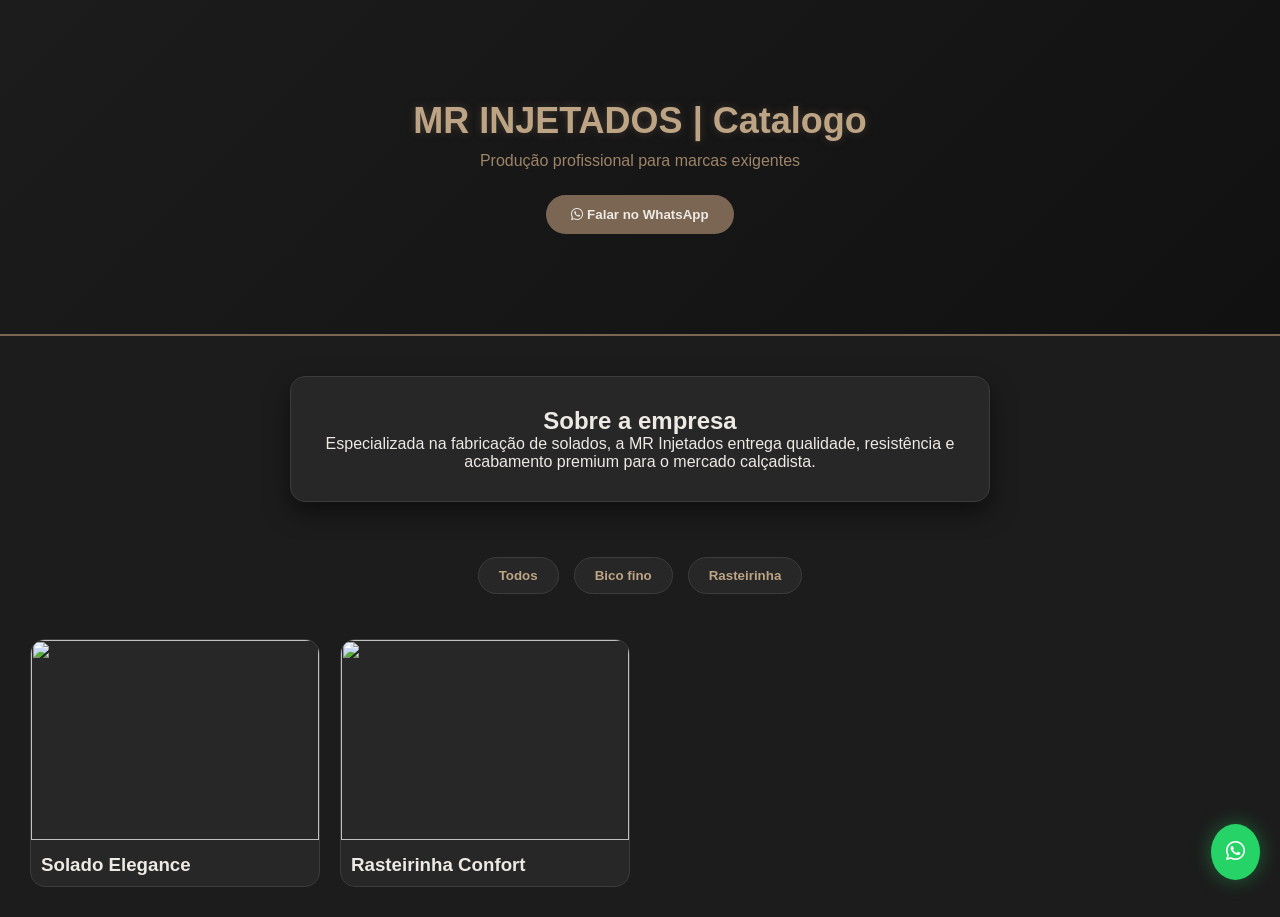
==== index.html @ cdaef137 "Esqueleto do catalogo" ====
<!DOCTYPE html>
<html lang="pt-BR">
<head>
  <meta charset="UTF-8">
  <meta name="viewport" content="width=device-width, initial-scale=1.0">
  <title>MR Injetados</title>
  <link rel="stylesheet" href="css/style.css">
  <link rel="stylesheet" href="https://cdnjs.cloudflare.com/ajax/libs/font-awesome/6.5.0/css/all.min.css">
</head>
<body>

<!-- INTRO -->
<div id="intro">
  <h1>MR INJETADOS</h1>
</div>

<!-- HERO -->
<section class="hero">
  <div class="hero-content">
    <h1>MR INJETADOS | Catalogo</h1>
    <p>Produção profissional para marcas exigentes</p>
    <button onclick="abrirWhatsGeral()"><i class="fab fa-whatsapp"></i> Falar no WhatsApp</button>
  </div>
</section>

<!-- SOBRE -->
<section class="sobre">
  <div class="sobre-card">
    <h2>Sobre a empresa</h2>
    <p>
      Especializada na fabricação de solados, a MR Injetados entrega qualidade,
      resistência e acabamento premium para o mercado calçadista.
    </p>
  </div>
</section>

<!-- FILTROS -->
<section class="filtros">
  <button onclick="filtrar('todos')">Todos</button>
  <button onclick="filtrar('bico-fino')">Bico fino</button>
  <button onclick="filtrar('rasteirinha')">Rasteirinha</button>
</section>

<!-- PRODUTOS -->
<section class="grid" id="produtos"></section>

<!-- MODAL -->
<div id="modal" class="modal">
  <div class="modal-content">
    <span onclick="fecharModal()">×</span>
    <img id="modal-img">
    <div id="modal-galeria"></div>
    <h2 id="modal-nome"></h2>
    <p id="modal-info"></p>
    <button id="btn-whats"><i class="fab fa-whatsapp"></i> Pedir orçamento</button>
  </div>
</div>

<!-- WHATS FIXO -->
<a class="whatsapp-fixo" onclick="abrirWhatsGeral()"><i class="fab fa-whatsapp"></i></a>

<script src="data/produtos.js"></script>
<script src="js/script.js"></script>

</body>
</html>
---- css/style.css ----
/* RESET */
* { margin:0; padding:0; box-sizing:border-box; font-family: 'Poppins', sans-serif; }

/* CORES GRAFITE + BRONZE FRIO */
:root {
  --bg: #1C1C1C;
  --text: #EDE9E4;
  --primary: #7A6652;
  --secondary: #9E8468;
  --highlight: #BDA485;
  --card-bg: #272727;
  --border: #3C3C3C;
}

/* BODY */
body { background: var(--bg); color: var(--text); }

/* INTRO */
#intro {
  position: fixed; inset:0;
  background: var(--bg);
  display: flex; justify-content:center; align-items:center;
  animation: fadeOut 1.5s ease 2s forwards;
  z-index: 999;
}
@keyframes fadeOut { to { opacity:0; visibility:hidden; } }

/* HERO */
.hero {
  text-align:center;
  padding:100px 20px;
  background: linear-gradient(135deg, #1C1C1C, #111111);
  position: relative;
  overflow: hidden;
  border-bottom: 2px solid var(--primary);
}
.hero h1 { font-size: 36px; color: var(--highlight); text-shadow: 0 0 8px rgba(122,102,82,0.4); }
.hero p { margin-top:10px; color: var(--secondary); font-weight:500; }
.hero button {
  margin-top: 25px;
  padding: 12px 25px;
  background: var(--primary);
  border:none;
  border-radius:25px;
  color: #EDE9E4;
  font-weight:bold;
  cursor:pointer;
  transition: 0.4s;
}
.hero button:hover {
  background: var(--highlight);
  color: #1C1C1C;
  transform: scale(1.05);
  box-shadow: 0 0 20px rgba(122,102,82,0.45);
}

/* SOBRE */
.sobre { padding:40px 20px; display:flex; justify-content:center; }
.sobre-card {
  background: var(--card-bg);
  border-radius:15px;
  padding:30px;
  max-width:700px;
  text-align:center;
  box-shadow:0 10px 25px rgba(0,0,0,0.5);
  border: 1px solid var(--border);
  transition: 0.3s;
}
.sobre-card:hover { transform: translateY(-5px); }

/* FILTROS */
.filtros {
  display:flex; gap:15px; justify-content:center; padding:15px; flex-wrap:wrap;
}
.filtros button {
  padding:10px 20px;
  border-radius:25px;
  border: 1px solid var(--border);
  background: var(--card-bg);
  color: var(--highlight);
  font-weight:bold;
  cursor:pointer;
  transition: 0.3s;
}
.filtros button:hover {
  background: var(--primary);
  color: #EDE9E4;
  border-color: var(--primary);
  box-shadow:0 0 15px rgba(122,102,82,0.3);
}

/* GRID PRODUTOS */
.grid {
  display:grid;
  grid-template-columns: repeat(4,1fr);
  gap:20px;
  padding:30px;
}
@media(max-width:1024px){ .grid{ grid-template-columns:repeat(2,1fr); } }
@media(max-width:768px){ .grid{ grid-template-columns:1fr; } }

/* CARD */
.card {
  background: var(--card-bg);
  border-radius:15px;
  overflow:hidden;
  transition:0.4s;
  cursor:pointer;
  border:1px solid var(--border);
  position: relative;
  opacity:0;
  animation: fadeUp 0.8s forwards;
}
.card img {
  width:100%;
  height:200px;
  object-fit:cover;
  transition:0.4s;
}
.card .info {
  padding:10px;
  font-weight:600;
  color: var(--text);
}
.card:hover {
  transform: scale(1.05);
  border-color: var(--primary);
  box-shadow:0 0 25px rgba(122,102,82,0.3);
}
@keyframes fadeUp { to { opacity:1; transform:translateY(0); } from { opacity:0; transform:translateY(20px); } }

/* MODAL */
.modal {
  display:none;
  position:fixed; inset:0;
  background: rgba(10,10,10,0.95);
  justify-content:center; align-items:center;
}
.modal-content {
  background: var(--card-bg);
  padding:25px;
  border-radius:15px;
  width:90%; max-width:400px;
  color: var(--text);
  border: 1px solid var(--border);
  box-shadow:0 15px 30px rgba(0,0,0,0.7);
}
.modal-content span {
  font-size:24px;
  cursor:pointer;
  position:absolute;
  top:10px; right:15px;
  color: var(--secondary);
}
.modal-content button {
  width:100%; margin-top:15px; padding:12px;
  background: var(--primary);
  border:none; border-radius:10px;
  color: #EDE9E4; font-weight:bold;
  cursor:pointer;
  transition:0.3s;
}
.modal-content button:hover {
  background: var(--highlight);
  color: #1C1C1C;
  transform:scale(1.05);
}

/* GALERIA MODAL */
#modal-galeria { display:flex; gap:8px; margin-top:15px; justify-content:center; }
#modal-galeria img { width:50px; cursor:pointer; border-radius:5px; transition:0.3s; border: 1px solid var(--border); }
#modal-galeria img:hover { transform:scale(1.1); border-color: var(--primary); }

/* WHATSAPP FIXO */
.whatsapp-fixo {
  position: fixed; bottom:20px; right:20px;
  background: #25D366;
  padding:15px;
  border-radius:50%;
  color: #fff;
  font-size:22px;
  box-shadow:0 0 20px rgba(37,211,102,0.4);
  cursor:pointer;
  animation: pulse 2s infinite;
}
.whatsapp-fixo:hover { background: #1ebe5d; color: #fff; transform:scale(1.1); }
@keyframes pulse { 0%{transform:scale(1);} 50%{transform:scale(1.1);} 100%{transform:scale(1);} }
Só esse bloco substituído — verde oficial do WhatsApp (#25D366) com hover levemente'
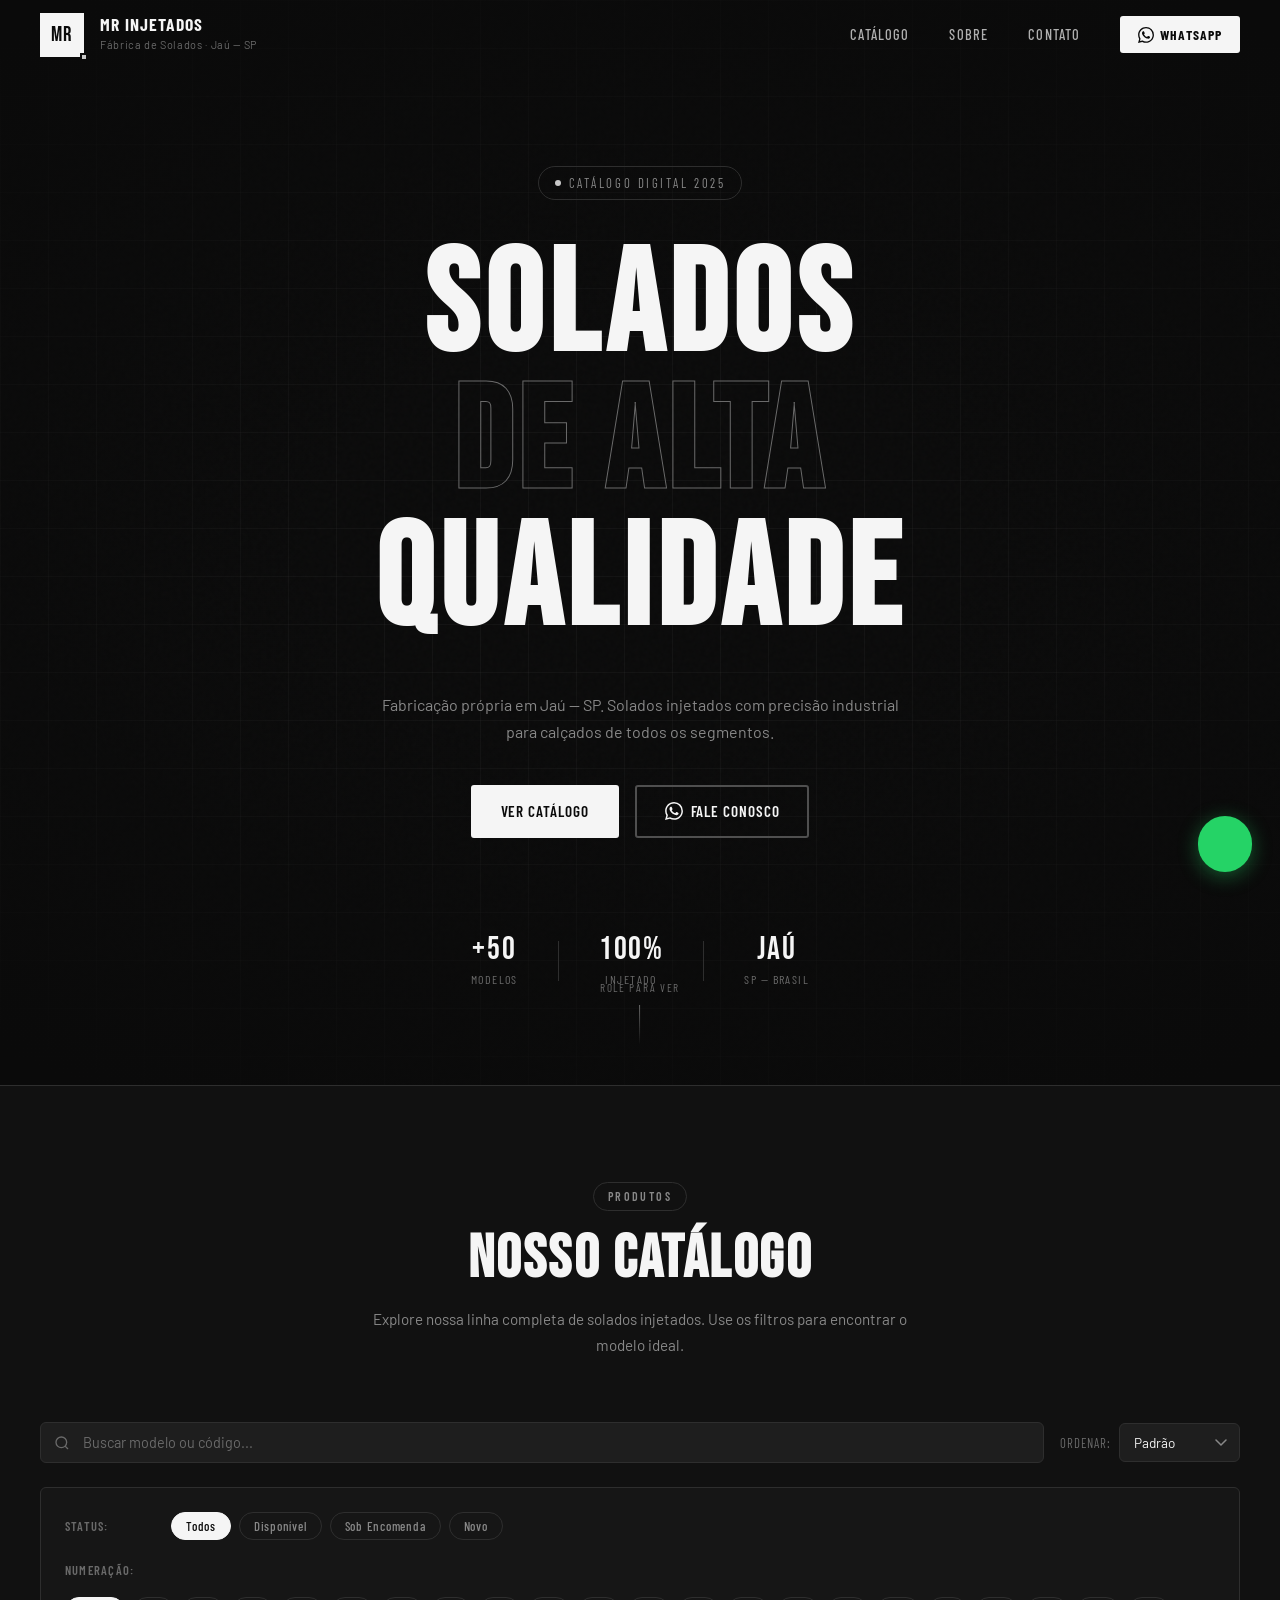
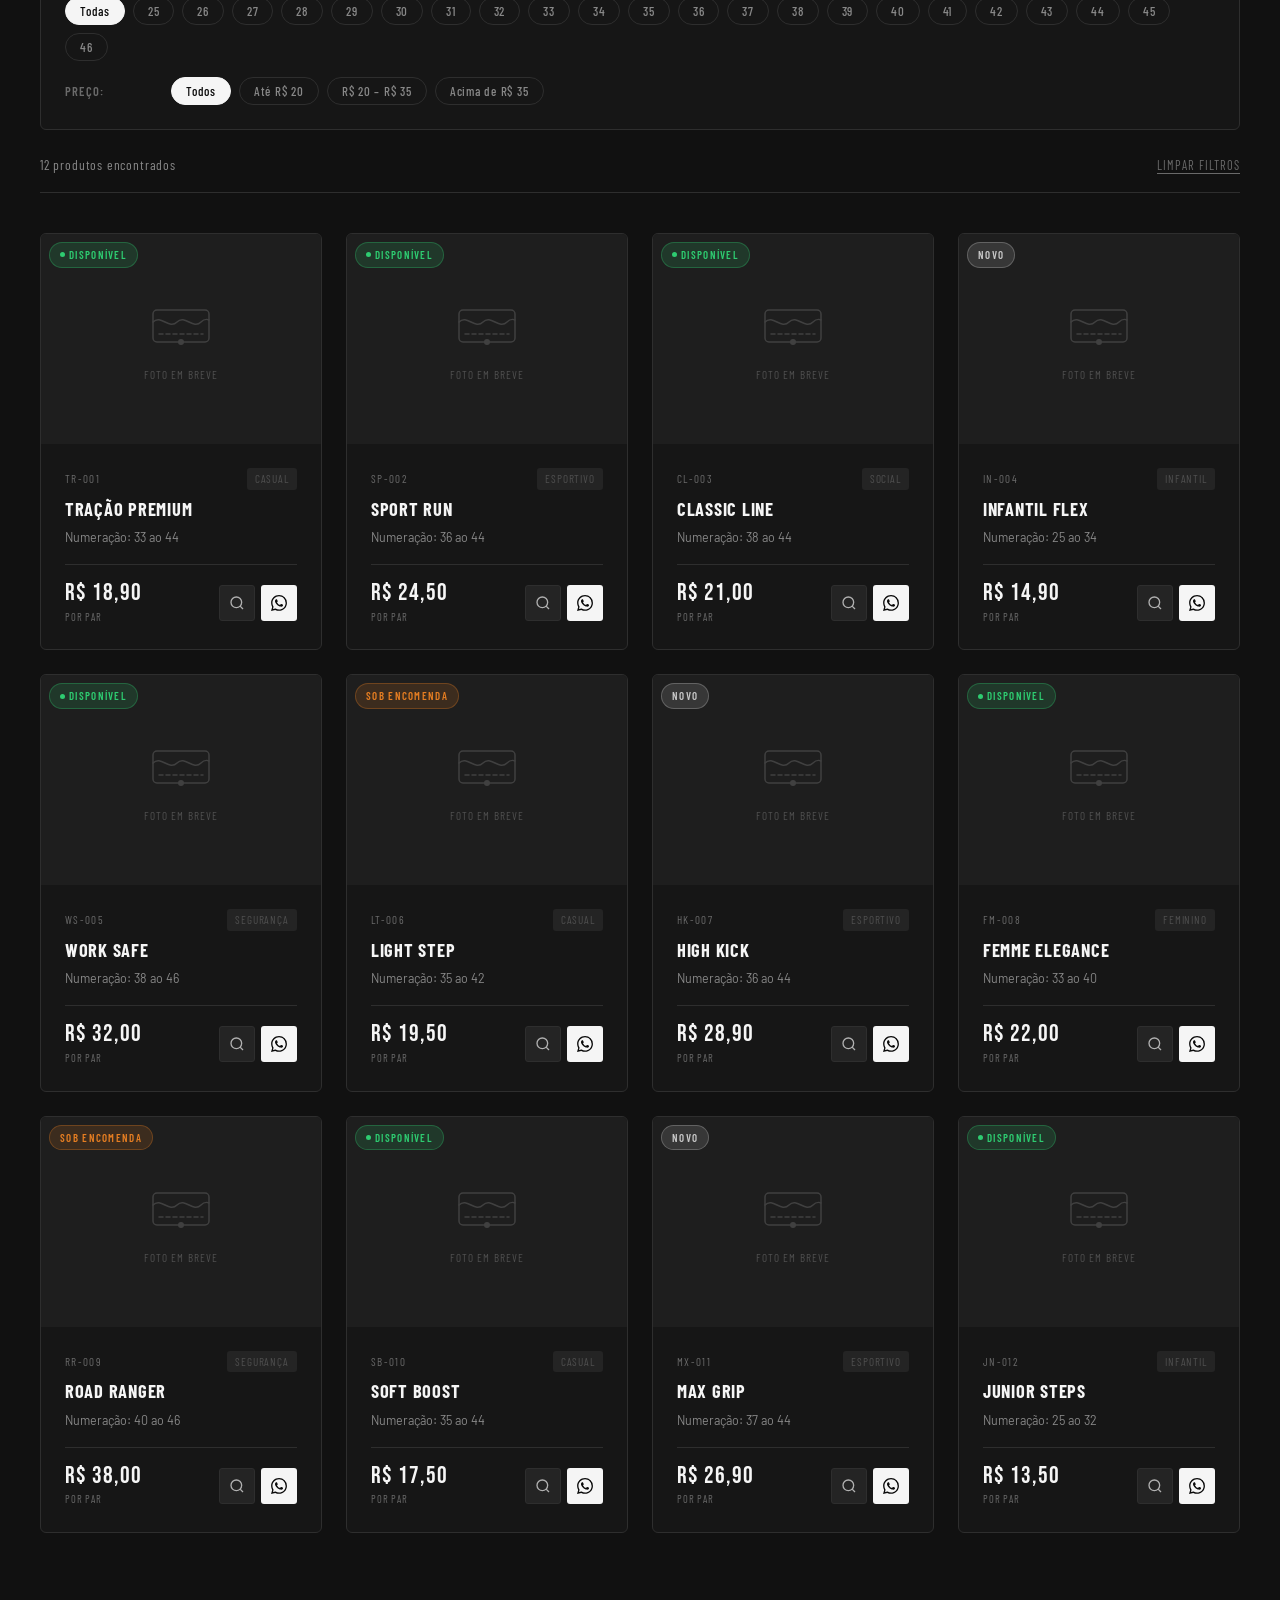
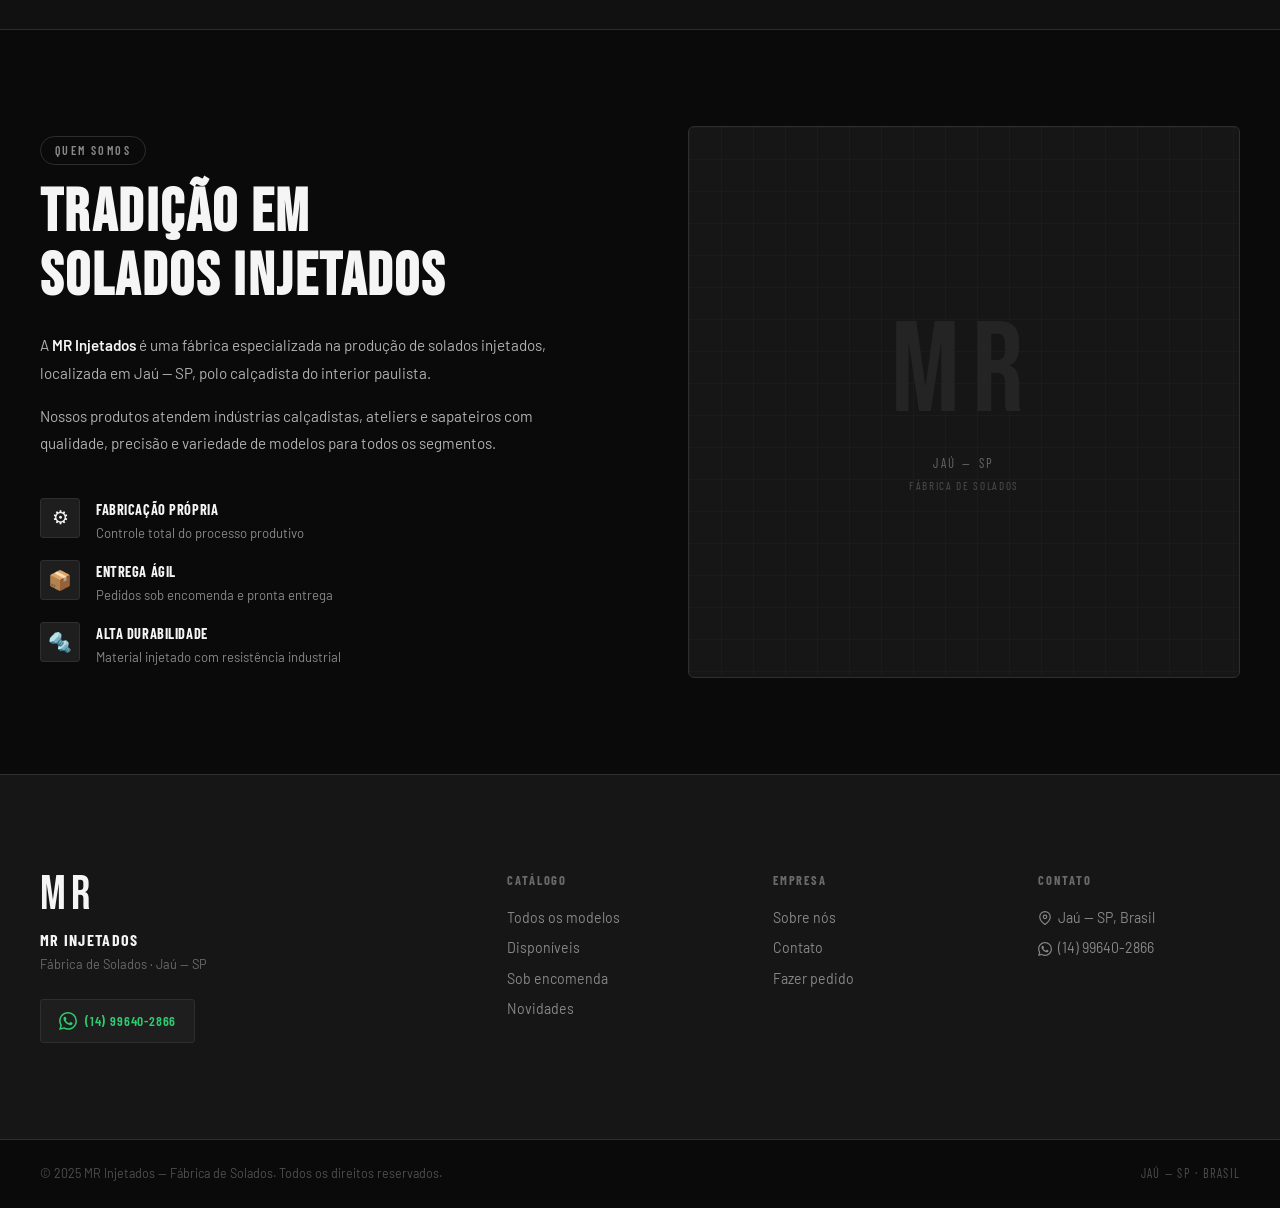
==== commit 8cff9f8f: "Fix:all pages" ====
--- a/index.html
+++ b/index.html
@@ -1,66 +1,392 @@
 <!DOCTYPE html>
 <html lang="pt-BR">
 <head>
-  <meta charset="UTF-8">
-  <meta name="viewport" content="width=device-width, initial-scale=1.0">
-  <title>MR Injetados</title>
-  <link rel="stylesheet" href="css/style.css">
-  <link rel="stylesheet" href="https://cdnjs.cloudflare.com/ajax/libs/font-awesome/6.5.0/css/all.min.css">
+  <meta charset="UTF-8" />
+  <meta name="viewport" content="width=device-width, initial-scale=1.0" />
+  <meta name="description" content="MR Injetados — Fábrica de Solados em Jaú, SP. Catálogo digital de solados injetados." />
+  <title>MR Injetados — Fábrica de Solados | Jaú - SP</title>
+  <link rel="stylesheet" href="css/style.css" />
+  <link rel="preconnect" href="https://fonts.googleapis.com" />
+  <link rel="preconnect" href="https://fonts.gstatic.com" crossorigin />
+  <link href="https://fonts.googleapis.com/css2?family=Bebas+Neue&family=Barlow:ital,wght@0,300;0,400;0,500;0,600;0,700;1,300&family=Barlow+Condensed:wght@400;500;600;700&display=swap" rel="stylesheet" />
 </head>
 <body>
 
-<!-- INTRO -->
-<div id="intro">
-  <h1>MR INJETADOS</h1>
-</div>
-
-<!-- HERO -->
-<section class="hero">
-  <div class="hero-content">
-    <h1>MR INJETADOS | Catalogo</h1>
-    <p>Produção profissional para marcas exigentes</p>
-    <button onclick="abrirWhatsGeral()"><i class="fab fa-whatsapp"></i> Falar no WhatsApp</button>
+  <!-- ============================================================
+       LOADING SCREEN
+  ============================================================ -->
+  <div id="loading-screen" class="loading-screen">
+    <div class="loading-inner">
+      <div class="loading-logo">MR</div>
+      <div class="loading-bar-track">
+        <div class="loading-bar-fill"></div>
+      </div>
+      <p class="loading-label">Carregando catálogo...</p>
+    </div>
   </div>
-</section>
-
-<!-- SOBRE -->
-<section class="sobre">
-  <div class="sobre-card">
-    <h2>Sobre a empresa</h2>
-    <p>
-      Especializada na fabricação de solados, a MR Injetados entrega qualidade,
-      resistência e acabamento premium para o mercado calçadista.
-    </p>
+
+  <!-- ============================================================
+       HEADER
+  ============================================================ -->
+  <header class="header" id="header">
+    <div class="header-inner container">
+      <div class="brand">
+        <div class="brand-logo">
+          <span class="brand-logo-mr">MR</span>
+          <span class="brand-logo-dot"></span>
+        </div>
+        <div class="brand-text">
+          <span class="brand-name">MR Injetados</span>
+          <span class="brand-sub">Fábrica de Solados · Jaú — SP</span>
+        </div>
+      </div>
+
+      <nav class="nav">
+        <a href="#catalogo" class="nav-link">Catálogo</a>
+        <a href="#sobre" class="nav-link">Sobre</a>
+        <a href="#contato" class="nav-link">Contato</a>
+        <a href="https://wa.me/5514996402866" target="_blank" class="nav-cta">
+          <svg width="16" height="16" viewBox="0 0 24 24" fill="currentColor"><path d="M17.472 14.382c-.297-.149-1.758-.867-2.03-.967-.273-.099-.471-.148-.67.15-.197.297-.767.966-.94 1.164-.173.199-.347.223-.644.075-.297-.15-1.255-.463-2.39-1.475-.883-.788-1.48-1.761-1.653-2.059-.173-.297-.018-.458.13-.606.134-.133.298-.347.446-.52.149-.174.198-.298.298-.497.099-.198.05-.371-.025-.52-.075-.149-.669-1.612-.916-2.207-.242-.579-.487-.5-.669-.51-.173-.008-.371-.01-.57-.01-.198 0-.52.074-.792.372-.272.297-1.04 1.016-1.04 2.479 0 1.462 1.065 2.875 1.213 3.074.149.198 2.096 3.2 5.077 4.487.709.306 1.262.489 1.694.625.712.227 1.36.195 1.871.118.571-.085 1.758-.719 2.006-1.413.248-.694.248-1.289.173-1.413-.074-.124-.272-.198-.57-.347m-5.421 7.403h-.004a9.87 9.87 0 01-5.031-1.378l-.361-.214-3.741.982.998-3.648-.235-.374a9.86 9.86 0 01-1.51-5.26c.001-5.45 4.436-9.884 9.888-9.884 2.64 0 5.122 1.03 6.988 2.898a9.825 9.825 0 012.893 6.994c-.003 5.45-4.437 9.884-9.885 9.884m8.413-18.297A11.815 11.815 0 0012.05 0C5.495 0 .16 5.335.157 11.892c0 2.096.547 4.142 1.588 5.945L.057 24l6.305-1.654a11.882 11.882 0 005.683 1.448h.005c6.554 0 11.89-5.335 11.893-11.893a11.821 11.821 0 00-3.48-8.413z"/></svg>
+          WhatsApp
+        </a>
+      </nav>
+
+      <button class="hamburger" id="hamburger" aria-label="Menu">
+        <span></span><span></span><span></span>
+      </button>
+    </div>
+
+    <!-- Mobile nav -->
+    <div class="mobile-nav" id="mobile-nav">
+      <a href="#catalogo" class="mobile-nav-link">Catálogo</a>
+      <a href="#sobre" class="mobile-nav-link">Sobre</a>
+      <a href="#contato" class="mobile-nav-link">Contato</a>
+      <a href="https://wa.me/5514996402866" target="_blank" class="mobile-nav-link mobile-nav-wpp">WhatsApp</a>
+    </div>
+  </header>
+
+  <!-- ============================================================
+       HERO
+  ============================================================ -->
+  <section class="hero" id="inicio">
+    <div class="hero-bg-grid"></div>
+    <div class="hero-noise"></div>
+
+    <div class="hero-inner container">
+      <div class="hero-tag">
+        <span class="hero-tag-dot"></span>
+        Catálogo Digital 2025
+      </div>
+      <h1 class="hero-title">
+        <span class="hero-title-line">Solados</span>
+        <span class="hero-title-line accent">de Alta</span>
+        <span class="hero-title-line">Qualidade</span>
+      </h1>
+      <p class="hero-desc">
+        Fabricação própria em Jaú — SP. Solados injetados com precisão industrial para calçados de todos os segmentos.
+      </p>
+      <div class="hero-actions">
+        <a href="#catalogo" class="btn btn-primary">Ver Catálogo</a>
+        <a href="https://wa.me/5514996402866" target="_blank" class="btn btn-ghost">
+          <svg width="18" height="18" viewBox="0 0 24 24" fill="currentColor"><path d="M17.472 14.382c-.297-.149-1.758-.867-2.03-.967-.273-.099-.471-.148-.67.15-.197.297-.767.966-.94 1.164-.173.199-.347.223-.644.075-.297-.15-1.255-.463-2.39-1.475-.883-.788-1.48-1.761-1.653-2.059-.173-.297-.018-.458.13-.606.134-.133.298-.347.446-.52.149-.174.198-.298.298-.497.099-.198.05-.371-.025-.52-.075-.149-.669-1.612-.916-2.207-.242-.579-.487-.5-.669-.51-.173-.008-.371-.01-.57-.01-.198 0-.52.074-.792.372-.272.297-1.04 1.016-1.04 2.479 0 1.462 1.065 2.875 1.213 3.074.149.198 2.096 3.2 5.077 4.487.709.306 1.262.489 1.694.625.712.227 1.36.195 1.871.118.571-.085 1.758-.719 2.006-1.413.248-.694.248-1.289.173-1.413-.074-.124-.272-.198-.57-.347m-5.421 7.403h-.004a9.87 9.87 0 01-5.031-1.378l-.361-.214-3.741.982.998-3.648-.235-.374a9.86 9.86 0 01-1.51-5.26c.001-5.45 4.436-9.884 9.888-9.884 2.64 0 5.122 1.03 6.988 2.898a9.825 9.825 0 012.893 6.994c-.003 5.45-4.437 9.884-9.885 9.884m8.413-18.297A11.815 11.815 0 0012.05 0C5.495 0 .16 5.335.157 11.892c0 2.096.547 4.142 1.588 5.945L.057 24l6.305-1.654a11.882 11.882 0 005.683 1.448h.005c6.554 0 11.89-5.335 11.893-11.893a11.821 11.821 0 00-3.48-8.413z"/></svg>
+          Fale Conosco
+        </a>
+      </div>
+
+      <div class="hero-stats">
+        <div class="hero-stat">
+          <span class="hero-stat-num">+50</span>
+          <span class="hero-stat-label">Modelos</span>
+        </div>
+        <div class="hero-stat-divider"></div>
+        <div class="hero-stat">
+          <span class="hero-stat-num">100%</span>
+          <span class="hero-stat-label">Injetado</span>
+        </div>
+        <div class="hero-stat-divider"></div>
+        <div class="hero-stat">
+          <span class="hero-stat-num">Jaú</span>
+          <span class="hero-stat-label">SP — Brasil</span>
+        </div>
+      </div>
+    </div>
+
+    <div class="hero-scroll-indicator">
+      <span>Role para ver</span>
+      <div class="hero-scroll-arrow"></div>
+    </div>
+  </section>
+
+  <!-- ============================================================
+       CATÁLOGO
+  ============================================================ -->
+  <section class="catalog-section" id="catalogo">
+    <div class="container">
+
+      <!-- Section heading -->
+      <div class="section-heading">
+        <span class="section-tag">Produtos</span>
+        <h2 class="section-title">Nosso Catálogo</h2>
+        <p class="section-desc">Explore nossa linha completa de solados injetados. Use os filtros para encontrar o modelo ideal.</p>
+      </div>
+
+      <!-- Controls bar -->
+      <div class="controls-bar">
+
+        <!-- Search -->
+        <div class="search-wrap">
+          <svg class="search-icon" width="16" height="16" viewBox="0 0 24 24" fill="none" stroke="currentColor" stroke-width="2"><circle cx="11" cy="11" r="8"/><line x1="21" y1="21" x2="16.65" y2="16.65"/></svg>
+          <input type="text" id="search-input" class="search-input" placeholder="Buscar modelo ou código..." />
+          <button class="search-clear" id="search-clear" aria-label="Limpar busca">×</button>
+        </div>
+
+        <!-- Sort -->
+        <div class="sort-wrap">
+          <label class="sort-label" for="sort-select">Ordenar:</label>
+          <select id="sort-select" class="sort-select">
+            <option value="default">Padrão</option>
+            <option value="name-asc">Nome (A–Z)</option>
+            <option value="name-desc">Nome (Z–A)</option>
+            <option value="price-asc">Menor preço</option>
+            <option value="price-desc">Maior preço</option>
+          </select>
+        </div>
+
+      </div>
+
+      <!-- Filters row -->
+      <div class="filters-row">
+
+        <!-- Status filter -->
+        <div class="filter-group">
+          <span class="filter-group-label">Status:</span>
+          <div class="filter-chips" id="status-filters">
+            <button class="chip active" data-filter="status" data-value="all">Todos</button>
+            <button class="chip" data-filter="status" data-value="disponivel">Disponível</button>
+            <button class="chip" data-filter="status" data-value="encomenda">Sob Encomenda</button>
+            <button class="chip" data-filter="status" data-value="novo">Novo</button>
+          </div>
+        </div>
+
+        <!-- Size filter -->
+        <div class="filter-group">
+          <span class="filter-group-label">Numeração:</span>
+          <div class="filter-chips" id="size-filters">
+            <button class="chip active" data-filter="size" data-value="all">Todas</button>
+          </div>
+        </div>
+
+        <!-- Price filter -->
+        <div class="filter-group">
+          <span class="filter-group-label">Preço:</span>
+          <div class="filter-chips" id="price-filters">
+            <button class="chip active" data-filter="price" data-value="all">Todos</button>
+            <button class="chip" data-filter="price" data-value="0-20">Até R$ 20</button>
+            <button class="chip" data-filter="price" data-value="20-35">R$ 20 – R$ 35</button>
+            <button class="chip" data-filter="price" data-value="35-999">Acima de R$ 35</button>
+          </div>
+        </div>
+
+      </div>
+
+      <!-- Results count -->
+      <div class="results-bar">
+        <span id="results-count" class="results-count">Carregando...</span>
+        <button id="clear-filters" class="clear-filters-btn">Limpar filtros</button>
+      </div>
+
+      <!-- Grid -->
+      <div class="product-grid" id="product-grid">
+        <!-- Cards injetados via JS -->
+      </div>
+
+      <!-- Empty state -->
+      <div class="empty-state" id="empty-state" style="display:none;">
+        <div class="empty-icon">⬜</div>
+        <h3>Nenhum produto encontrado</h3>
+        <p>Tente ajustar os filtros ou limpar a busca.</p>
+        <button class="btn btn-primary" id="empty-clear-btn">Limpar filtros</button>
+      </div>
+
+    </div>
+  </section>
+
+  <!-- ============================================================
+       SOBRE
+  ============================================================ -->
+  <section class="sobre-section" id="sobre">
+    <div class="container">
+      <div class="sobre-grid">
+        <div class="sobre-content">
+          <span class="section-tag">Quem somos</span>
+          <h2 class="section-title">Tradição em<br/>solados injetados</h2>
+          <p class="sobre-text">
+            A <strong>MR Injetados</strong> é uma fábrica especializada na produção de solados injetados, localizada em Jaú — SP, polo calçadista do interior paulista.
+          </p>
+          <p class="sobre-text">
+            Nossos produtos atendem indústrias calçadistas, ateliers e sapateiros com qualidade, precisão e variedade de modelos para todos os segmentos.
+          </p>
+          <div class="sobre-features">
+            <div class="sobre-feature">
+              <div class="sobre-feature-icon">⚙</div>
+              <div>
+                <strong>Fabricação Própria</strong>
+                <span>Controle total do processo produtivo</span>
+              </div>
+            </div>
+            <div class="sobre-feature">
+              <div class="sobre-feature-icon">📦</div>
+              <div>
+                <strong>Entrega Ágil</strong>
+                <span>Pedidos sob encomenda e pronta entrega</span>
+              </div>
+            </div>
+            <div class="sobre-feature">
+              <div class="sobre-feature-icon">🔩</div>
+              <div>
+                <strong>Alta Durabilidade</strong>
+                <span>Material injetado com resistência industrial</span>
+              </div>
+            </div>
+          </div>
+        </div>
+        <div class="sobre-visual">
+          <div class="sobre-visual-box">
+            <div class="sobre-visual-inner">
+              <div class="sobre-badge-large">MR</div>
+              <p class="sobre-visual-city">Jaú — SP</p>
+              <p class="sobre-visual-label">Fábrica de Solados</p>
+            </div>
+            <div class="sobre-visual-lines"></div>
+          </div>
+        </div>
+      </div>
+    </div>
+  </section>
+
+  <!-- ============================================================
+       CONTATO / FOOTER
+  ============================================================ -->
+  <footer class="footer" id="contato">
+    <div class="footer-top">
+      <div class="container">
+        <div class="footer-grid">
+          <div class="footer-brand">
+            <div class="footer-logo">MR</div>
+            <p class="footer-brand-name">MR Injetados</p>
+            <p class="footer-brand-sub">Fábrica de Solados · Jaú — SP</p>
+            <a href="https://wa.me/5514996402866" target="_blank" class="footer-wpp-btn">
+              <svg width="18" height="18" viewBox="0 0 24 24" fill="currentColor"><path d="M17.472 14.382c-.297-.149-1.758-.867-2.03-.967-.273-.099-.471-.148-.67.15-.197.297-.767.966-.94 1.164-.173.199-.347.223-.644.075-.297-.15-1.255-.463-2.39-1.475-.883-.788-1.48-1.761-1.653-2.059-.173-.297-.018-.458.13-.606.134-.133.298-.347.446-.52.149-.174.198-.298.298-.497.099-.198.05-.371-.025-.52-.075-.149-.669-1.612-.916-2.207-.242-.579-.487-.5-.669-.51-.173-.008-.371-.01-.57-.01-.198 0-.52.074-.792.372-.272.297-1.04 1.016-1.04 2.479 0 1.462 1.065 2.875 1.213 3.074.149.198 2.096 3.2 5.077 4.487.709.306 1.262.489 1.694.625.712.227 1.36.195 1.871.118.571-.085 1.758-.719 2.006-1.413.248-.694.248-1.289.173-1.413-.074-.124-.272-.198-.57-.347m-5.421 7.403h-.004a9.87 9.87 0 01-5.031-1.378l-.361-.214-3.741.982.998-3.648-.235-.374a9.86 9.86 0 01-1.51-5.26c.001-5.45 4.436-9.884 9.888-9.884 2.64 0 5.122 1.03 6.988 2.898a9.825 9.825 0 012.893 6.994c-.003 5.45-4.437 9.884-9.885 9.884m8.413-18.297A11.815 11.815 0 0012.05 0C5.495 0 .16 5.335.157 11.892c0 2.096.547 4.142 1.588 5.945L.057 24l6.305-1.654a11.882 11.882 0 005.683 1.448h.005c6.554 0 11.89-5.335 11.893-11.893a11.821 11.821 0 00-3.48-8.413z"/></svg>
+              (14) 99640-2866
+            </a>
+          </div>
+
+          <div class="footer-col">
+            <h4 class="footer-col-title">Catálogo</h4>
+            <ul class="footer-list">
+              <li><a href="#catalogo">Todos os modelos</a></li>
+              <li><a href="#catalogo">Disponíveis</a></li>
+              <li><a href="#catalogo">Sob encomenda</a></li>
+              <li><a href="#catalogo">Novidades</a></li>
+            </ul>
+          </div>
+
+          <div class="footer-col">
+            <h4 class="footer-col-title">Empresa</h4>
+            <ul class="footer-list">
+              <li><a href="#sobre">Sobre nós</a></li>
+              <li><a href="#contato">Contato</a></li>
+              <li><a href="https://wa.me/5514996402866" target="_blank">Fazer pedido</a></li>
+            </ul>
+          </div>
+
+          <div class="footer-col">
+            <h4 class="footer-col-title">Contato</h4>
+            <ul class="footer-list footer-contact">
+              <li>
+                <svg width="14" height="14" viewBox="0 0 24 24" fill="none" stroke="currentColor" stroke-width="2"><path d="M21 10c0 7-9 13-9 13s-9-6-9-13a9 9 0 0118 0z"/><circle cx="12" cy="10" r="3"/></svg>
+                Jaú — SP, Brasil
+              </li>
+              <li>
+                <svg width="14" height="14" viewBox="0 0 24 24" fill="currentColor"><path d="M17.472 14.382c-.297-.149-1.758-.867-2.03-.967-.273-.099-.471-.148-.67.15-.197.297-.767.966-.94 1.164-.173.199-.347.223-.644.075-.297-.15-1.255-.463-2.39-1.475-.883-.788-1.48-1.761-1.653-2.059-.173-.297-.018-.458.13-.606.134-.133.298-.347.446-.52.149-.174.198-.298.298-.497.099-.198.05-.371-.025-.52-.075-.149-.669-1.612-.916-2.207-.242-.579-.487-.5-.669-.51-.173-.008-.371-.01-.57-.01-.198 0-.52.074-.792.372-.272.297-1.04 1.016-1.04 2.479 0 1.462 1.065 2.875 1.213 3.074.149.198 2.096 3.2 5.077 4.487.709.306 1.262.489 1.694.625.712.227 1.36.195 1.871.118.571-.085 1.758-.719 2.006-1.413.248-.694.248-1.289.173-1.413-.074-.124-.272-.198-.57-.347m-5.421 7.403h-.004a9.87 9.87 0 01-5.031-1.378l-.361-.214-3.741.982.998-3.648-.235-.374a9.86 9.86 0 01-1.51-5.26c.001-5.45 4.436-9.884 9.888-9.884 2.64 0 5.122 1.03 6.988 2.898a9.825 9.825 0 012.893 6.994c-.003 5.45-4.437 9.884-9.885 9.884m8.413-18.297A11.815 11.815 0 0012.05 0C5.495 0 .16 5.335.157 11.892c0 2.096.547 4.142 1.588 5.945L.057 24l6.305-1.654a11.882 11.882 0 005.683 1.448h.005c6.554 0 11.89-5.335 11.893-11.893a11.821 11.821 0 00-3.48-8.413z"/></svg>
+                (14) 99640-2866
+              </li>
+            </ul>
+          </div>
+        </div>
+      </div>
+    </div>
+    <div class="footer-bottom">
+      <div class="container">
+        <p>&copy; 2025 MR Injetados — Fábrica de Solados. Todos os direitos reservados.</p>
+        <p class="footer-bottom-city">Jaú — SP · Brasil</p>
+      </div>
+    </div>
+  </footer>
+
+  <!-- ============================================================
+       FLOATING WHATSAPP BUTTON
+  ============================================================ -->
+  <a href="https://wa.me/5514996402866" target="_blank" class="float-wpp" id="float-wpp" aria-label="Contato via WhatsApp">
+    <svg width="28" height="28" viewBox="0 0 24 24" fill="currentColor"><path d="M17.472 14.382c-.297-.149-1.758-.867-2.03-.967-.273-.099-.471-.148-.67.15-.197.297-.767.966-.94 1.164-.173.199-.347.223-.644.075-.297-.15-1.255-.463-2.39-1.475-.883-.788-1.48-1.761-1.653-2.059-.173-.297-.018-.458.13-.606.134-.133.298-.347.446-.52.149-.174.198-.298.298-.497.099-.198.05-.371-.025-.52-.075-.149-.669-1.612-.916-2.207-.242-.579-.487-.5-.669-.51-.173-.008-.371-.01-.57-.01-.198 0-.52.074-.792.372-.272.297-1.04 1.016-1.04 2.479 0 1.462 1.065 2.875 1.213 3.074.149.198 2.096 3.2 5.077 4.487.709.306 1.262.489 1.694.625.712.227 1.36.195 1.871.118.571-.085 1.758-.719 2.006-1.413.248-.694.248-1.289.173-1.413-.074-.124-.272-.198-.57-.347m-5.421 7.403h-.004a9.87 9.87 0 01-5.031-1.378l-.361-.214-3.741.982.998-3.648-.235-.374a9.86 9.86 0 01-1.51-5.26c.001-5.45 4.436-9.884 9.888-9.884 2.64 0 5.122 1.03 6.988 2.898a9.825 9.825 0 012.893 6.994c-.003 5.45-4.437 9.884-9.885 9.884m8.413-18.297A11.815 11.815 0 0012.05 0C5.495 0 .16 5.335.157 11.892c0 2.096.547 4.142 1.588 5.945L.057 24l6.305-1.654a11.882 11.882 0 005.683 1.448h.005c6.554 0 11.89-5.335 11.893-11.893a11.821 11.821 0 00-3.48-8.413z"/></svg>
+    <span class="float-wpp-label">Fale conosco</span>
+  </a>
+
+  <!-- ============================================================
+       MODAL DE PRODUTO
+  ============================================================ -->
+  <div class="modal-overlay" id="modal-overlay">
+    <div class="modal" id="modal" role="dialog" aria-modal="true">
+      <button class="modal-close" id="modal-close" aria-label="Fechar">×</button>
+
+      <div class="modal-inner">
+        <!-- Imagem -->
+        <div class="modal-img-wrap">
+          <img id="modal-img" src="" alt="" class="modal-img" />
+          <div class="modal-badge-wrap" id="modal-badge-wrap"></div>
+        </div>
+
+        <!-- Conteúdo -->
+        <div class="modal-content">
+          <div class="modal-meta">
+            <span class="modal-code" id="modal-code"></span>
+            <span class="modal-category" id="modal-category"></span>
+          </div>
+          <h2 class="modal-title" id="modal-title"></h2>
+          <div class="modal-price-row">
+            <span class="modal-price" id="modal-price"></span>
+            <span class="modal-price-label">por par</span>
+          </div>
+
+          <!-- Seleção de numeração -->
+          <div class="modal-sizes">
+            <p class="modal-sizes-label">Selecione a numeração:</p>
+            <div class="modal-size-grid" id="modal-size-grid"></div>
+          </div>
+
+          <!-- Pedido mínimo -->
+          <div class="modal-qty" id="modal-qty-wrap">
+            <label for="modal-qty" class="modal-qty-label">Quantidade (pares):</label>
+            <div class="modal-qty-ctrl">
+              <button class="modal-qty-btn" id="qty-minus">−</button>
+              <input type="number" id="modal-qty" class="modal-qty-input" value="1" min="1" max="9999" />
+              <button class="modal-qty-btn" id="qty-plus">+</button>
+            </div>
+          </div>
+
+          <div class="modal-actions">
+            <button class="btn btn-primary btn-full" id="modal-wpp-btn">
+              <svg width="18" height="18" viewBox="0 0 24 24" fill="currentColor"><path d="M17.472 14.382c-.297-.149-1.758-.867-2.03-.967-.273-.099-.471-.148-.67.15-.197.297-.767.966-.94 1.164-.173.199-.347.223-.644.075-.297-.15-1.255-.463-2.39-1.475-.883-.788-1.48-1.761-1.653-2.059-.173-.297-.018-.458.13-.606.134-.133.298-.347.446-.52.149-.174.198-.298.298-.497.099-.198.05-.371-.025-.52-.075-.149-.669-1.612-.916-2.207-.242-.579-.487-.5-.669-.51-.173-.008-.371-.01-.57-.01-.198 0-.52.074-.792.372-.272.297-1.04 1.016-1.04 2.479 0 1.462 1.065 2.875 1.213 3.074.149.198 2.096 3.2 5.077 4.487.709.306 1.262.489 1.694.625.712.227 1.36.195 1.871.118.571-.085 1.758-.719 2.006-1.413.248-.694.248-1.289.173-1.413-.074-.124-.272-.198-.57-.347m-5.421 7.403h-.004a9.87 9.87 0 01-5.031-1.378l-.361-.214-3.741.982.998-3.648-.235-.374a9.86 9.86 0 01-1.51-5.26c.001-5.45 4.436-9.884 9.888-9.884 2.64 0 5.122 1.03 6.988 2.898a9.825 9.825 0 012.893 6.994c-.003 5.45-4.437 9.884-9.885 9.884m8.413-18.297A11.815 11.815 0 0012.05 0C5.495 0 .16 5.335.157 11.892c0 2.096.547 4.142 1.588 5.945L.057 24l6.305-1.654a11.882 11.882 0 005.683 1.448h.005c6.554 0 11.89-5.335 11.893-11.893a11.821 11.821 0 00-3.48-8.413z"/></svg>
+              Solicitar no WhatsApp
+            </button>
+          </div>
+
+          <p class="modal-notice" id="modal-notice"></p>
+        </div>
+      </div>
+    </div>
   </div>
-</section>
-
-<!-- FILTROS -->
-<section class="filtros">
-  <button onclick="filtrar('todos')">Todos</button>
-  <button onclick="filtrar('bico-fino')">Bico fino</button>
-  <button onclick="filtrar('rasteirinha')">Rasteirinha</button>
-</section>
-
-<!-- PRODUTOS -->
-<section class="grid" id="produtos"></section>
-
-<!-- MODAL -->
-<div id="modal" class="modal">
-  <div class="modal-content">
-    <span onclick="fecharModal()">×</span>
-    <img id="modal-img">
-    <div id="modal-galeria"></div>
-    <h2 id="modal-nome"></h2>
-    <p id="modal-info"></p>
-    <button id="btn-whats"><i class="fab fa-whatsapp"></i> Pedir orçamento</button>
-  </div>
-</div>
-
-<!-- WHATS FIXO -->
-<a class="whatsapp-fixo" onclick="abrirWhatsGeral()"><i class="fab fa-whatsapp"></i></a>
-
-<script src="data/produtos.js"></script>
-<script src="js/script.js"></script>
-
+
+  <script src="js/script.js"></script>
 </body>
 </html>
--- a/css/style.css
+++ b/css/style.css
@@ -1,188 +1,1970 @@
-/* RESET */
-* { margin:0; padding:0; box-sizing:border-box; font-family: 'Poppins', sans-serif; }
-
-/* CORES GRAFITE + BRONZE FRIO */
+
+/* ============================================================
+   MR INJETADOS — Fábrica de Solados
+   style.css — Catálogo Digital Profissional
+   Design: Industrial / Metálico / Dark
+   Fontes: Bebas Neue + Barlow Condensed + Barlow
+============================================================ */
+
+/* ============================================================
+   1. CSS CUSTOM PROPERTIES (TOKENS)
+============================================================ */
 :root {
-  --bg: #1C1C1C;
-  --text: #EDE9E4;
-  --primary: #7A6652;
-  --secondary: #9E8468;
-  --highlight: #BDA485;
-  --card-bg: #272727;
-  --border: #3C3C3C;
-}
-
-/* BODY */
-body { background: var(--bg); color: var(--text); }
-
-/* INTRO */
-#intro {
-  position: fixed; inset:0;
-  background: var(--bg);
-  display: flex; justify-content:center; align-items:center;
-  animation: fadeOut 1.5s ease 2s forwards;
-  z-index: 999;
-}
-@keyframes fadeOut { to { opacity:0; visibility:hidden; } }
-
-/* HERO */
+  /* Colors */
+  --clr-black:       #0a0a0a;
+  --clr-dark:        #111111;
+  --clr-dark-2:      #161616;
+  --clr-dark-3:      #1e1e1e;
+  --clr-dark-4:      #242424;
+  --clr-dark-5:      #2e2e2e;
+  --clr-gray:        #3a3a3a;
+  --clr-gray-2:      #4f4f4f;
+  --clr-gray-3:      #6a6a6a;
+  --clr-gray-4:      #888888;
+  --clr-gray-5:      #b0b0b0;
+  --clr-silver:      #d0d0d0;
+  --clr-white:       #f5f5f5;
+  --clr-pure-white:  #ffffff;
+
+  /* Accent: Metal silver / chrome */
+  --clr-accent:      #c8c8c8;
+  --clr-accent-2:    #e0e0e0;
+  --clr-accent-dark: #909090;
+
+  /* Semantic */
+  --clr-available:   #2ecc71;
+  --clr-encomenda:   #e67e22;
+  --clr-novo:        #c8c8c8;
+  --clr-unavail:     #555555;
+
+  /* Typography */
+  --font-display:    'Bebas Neue', sans-serif;
+  --font-condensed:  'Barlow Condensed', sans-serif;
+  --font-body:       'Barlow', sans-serif;
+
+  /* Spacing */
+  --space-xs:   4px;
+  --space-sm:   8px;
+  --space-md:   16px;
+  --space-lg:   24px;
+  --space-xl:   40px;
+  --space-2xl:  64px;
+  --space-3xl:  96px;
+
+  /* Border radius */
+  --radius-sm:  3px;
+  --radius-md:  6px;
+  --radius-lg:  12px;
+
+  /* Transitions */
+  --transition-fast:   0.15s ease;
+  --transition-base:   0.25s ease;
+  --transition-slow:   0.4s ease;
+
+  /* Shadows */
+  --shadow-card:       0 2px 16px rgba(0,0,0,0.5);
+  --shadow-card-hover: 0 8px 40px rgba(0,0,0,0.8);
+  --shadow-modal:      0 20px 80px rgba(0,0,0,0.9);
+
+  /* Header height */
+  --header-h: 70px;
+}
+
+/* ============================================================
+   2. RESET / BASE
+============================================================ */
+*, *::before, *::after {
+  box-sizing: border-box;
+  margin: 0;
+  padding: 0;
+}
+
+html {
+  font-size: 16px;
+  scroll-behavior: smooth;
+  -webkit-font-smoothing: antialiased;
+  -moz-osx-font-smoothing: grayscale;
+}
+
+body {
+  background-color: var(--clr-black);
+  color: var(--clr-white);
+  font-family: var(--font-body);
+  font-weight: 400;
+  line-height: 1.6;
+  overflow-x: hidden;
+}
+
+body.no-scroll {
+  overflow: hidden;
+}
+
+a {
+  color: inherit;
+  text-decoration: none;
+}
+
+img {
+  max-width: 100%;
+  display: block;
+}
+
+input, select, button {
+  font-family: inherit;
+  font-size: inherit;
+}
+
+button {
+  cursor: pointer;
+  border: none;
+  background: none;
+}
+
+ul {
+  list-style: none;
+}
+
+/* ============================================================
+   3. UTILITIES
+============================================================ */
+.container {
+  width: 100%;
+  max-width: 1280px;
+  margin-inline: auto;
+  padding-inline: var(--space-xl);
+}
+
+.btn {
+  display: inline-flex;
+  align-items: center;
+  gap: var(--space-sm);
+  padding: 12px 28px;
+  border-radius: var(--radius-sm);
+  font-family: var(--font-condensed);
+  font-weight: 600;
+  font-size: 0.95rem;
+  letter-spacing: 0.06em;
+  text-transform: uppercase;
+  transition: all var(--transition-base);
+  cursor: pointer;
+  white-space: nowrap;
+}
+
+.btn-primary {
+  background: var(--clr-white);
+  color: var(--clr-black);
+  border: 2px solid var(--clr-white);
+}
+
+.btn-primary:hover {
+  background: transparent;
+  color: var(--clr-white);
+}
+
+.btn-ghost {
+  background: transparent;
+  color: var(--clr-white);
+  border: 2px solid var(--clr-gray-2);
+}
+
+.btn-ghost:hover {
+  border-color: var(--clr-white);
+  background: rgba(255,255,255,0.05);
+}
+
+.btn-full {
+  width: 100%;
+  justify-content: center;
+}
+
+/* ============================================================
+   4. LOADING SCREEN
+============================================================ */
+.loading-screen {
+  position: fixed;
+  inset: 0;
+  background: var(--clr-black);
+  display: flex;
+  align-items: center;
+  justify-content: center;
+  z-index: 9999;
+  transition: opacity 0.6s ease, visibility 0.6s ease;
+}
+
+.loading-screen.hidden {
+  opacity: 0;
+  visibility: hidden;
+  pointer-events: none;
+}
+
+.loading-inner {
+  text-align: center;
+}
+
+.loading-logo {
+  font-family: var(--font-display);
+  font-size: 5rem;
+  color: var(--clr-white);
+  letter-spacing: 0.15em;
+  margin-bottom: var(--space-lg);
+  animation: pulse-subtle 1.2s ease infinite;
+}
+
+@keyframes pulse-subtle {
+  0%, 100% { opacity: 1; }
+  50% { opacity: 0.5; }
+}
+
+.loading-bar-track {
+  width: 200px;
+  height: 2px;
+  background: var(--clr-gray);
+  border-radius: 999px;
+  overflow: hidden;
+  margin: 0 auto var(--space-md);
+}
+
+.loading-bar-fill {
+  height: 100%;
+  width: 0%;
+  background: var(--clr-white);
+  animation: loading-fill 1.5s ease forwards;
+}
+
+@keyframes loading-fill {
+  0%   { width: 0%; }
+  60%  { width: 75%; }
+  100% { width: 100%; }
+}
+
+.loading-label {
+  font-family: var(--font-condensed);
+  font-size: 0.8rem;
+  letter-spacing: 0.12em;
+  text-transform: uppercase;
+  color: var(--clr-gray-3);
+}
+
+/* ============================================================
+   5. HEADER
+============================================================ */
+.header {
+  position: fixed;
+  top: 0;
+  left: 0;
+  right: 0;
+  z-index: 1000;
+  height: var(--header-h);
+  border-bottom: 1px solid transparent;
+  transition: background var(--transition-base), border-color var(--transition-base), backdrop-filter var(--transition-base);
+}
+
+.header.scrolled {
+  background: rgba(10,10,10,0.92);
+  border-color: var(--clr-dark-5);
+  backdrop-filter: blur(16px);
+  -webkit-backdrop-filter: blur(16px);
+}
+
+.header-inner {
+  height: 100%;
+  display: flex;
+  align-items: center;
+  justify-content: space-between;
+}
+
+/* Brand */
+.brand {
+  display: flex;
+  align-items: center;
+  gap: var(--space-md);
+}
+
+.brand-logo {
+  position: relative;
+  width: 44px;
+  height: 44px;
+  background: var(--clr-white);
+  display: flex;
+  align-items: center;
+  justify-content: center;
+  flex-shrink: 0;
+}
+
+.brand-logo-mr {
+  font-family: var(--font-display);
+  font-size: 1.3rem;
+  color: var(--clr-black);
+  letter-spacing: 0.05em;
+}
+
+.brand-logo-dot {
+  position: absolute;
+  bottom: -4px;
+  right: -4px;
+  width: 8px;
+  height: 8px;
+  background: var(--clr-accent);
+  border: 2px solid var(--clr-black);
+}
+
+.brand-text {
+  display: flex;
+  flex-direction: column;
+}
+
+.brand-name {
+  font-family: var(--font-condensed);
+  font-size: 1.1rem;
+  font-weight: 700;
+  letter-spacing: 0.06em;
+  text-transform: uppercase;
+  line-height: 1;
+  color: var(--clr-white);
+}
+
+.brand-sub {
+  font-family: var(--font-body);
+  font-size: 0.68rem;
+  letter-spacing: 0.06em;
+  color: var(--clr-gray-3);
+  margin-top: 3px;
+}
+
+/* Nav */
+.nav {
+  display: flex;
+  align-items: center;
+  gap: var(--space-xl);
+}
+
+.nav-link {
+  font-family: var(--font-condensed);
+  font-size: 0.9rem;
+  font-weight: 500;
+  letter-spacing: 0.08em;
+  text-transform: uppercase;
+  color: var(--clr-gray-5);
+  transition: color var(--transition-fast);
+}
+
+.nav-link:hover {
+  color: var(--clr-white);
+}
+
+.nav-cta {
+  display: flex;
+  align-items: center;
+  gap: 6px;
+  padding: 8px 18px;
+  background: var(--clr-white);
+  color: var(--clr-black);
+  font-family: var(--font-condensed);
+  font-size: 0.85rem;
+  font-weight: 700;
+  letter-spacing: 0.08em;
+  text-transform: uppercase;
+  border-radius: var(--radius-sm);
+  transition: all var(--transition-base);
+}
+
+.nav-cta:hover {
+  background: var(--clr-gray-5);
+}
+
+/* Hamburger */
+.hamburger {
+  display: none;
+  flex-direction: column;
+  gap: 5px;
+  padding: 4px;
+}
+
+.hamburger span {
+  display: block;
+  width: 24px;
+  height: 2px;
+  background: var(--clr-white);
+  transition: all var(--transition-fast);
+  transform-origin: center;
+}
+
+.hamburger.open span:nth-child(1) {
+  transform: translateY(7px) rotate(45deg);
+}
+.hamburger.open span:nth-child(2) {
+  opacity: 0;
+}
+.hamburger.open span:nth-child(3) {
+  transform: translateY(-7px) rotate(-45deg);
+}
+
+/* Mobile Nav */
+.mobile-nav {
+  display: none;
+  flex-direction: column;
+  background: var(--clr-dark-2);
+  border-top: 1px solid var(--clr-dark-5);
+  padding: var(--space-md) var(--space-xl);
+  gap: 0;
+}
+
+.mobile-nav.open {
+  display: flex;
+}
+
+.mobile-nav-link {
+  display: block;
+  padding: 14px 0;
+  font-family: var(--font-condensed);
+  font-size: 1rem;
+  font-weight: 600;
+  letter-spacing: 0.08em;
+  text-transform: uppercase;
+  color: var(--clr-gray-5);
+  border-bottom: 1px solid var(--clr-dark-5);
+  transition: color var(--transition-fast);
+}
+
+.mobile-nav-link:last-child {
+  border-bottom: none;
+}
+
+.mobile-nav-link:hover {
+  color: var(--clr-white);
+}
+
+.mobile-nav-wpp {
+  color: var(--clr-available);
+  margin-top: var(--space-sm);
+}
+
+/* ============================================================
+   6. HERO SECTION
+============================================================ */
 .hero {
-  text-align:center;
-  padding:100px 20px;
-  background: linear-gradient(135deg, #1C1C1C, #111111);
   position: relative;
+  min-height: 100vh;
+  display: flex;
+  flex-direction: column;
+  align-items: center;
+  justify-content: center;
+  padding-top: var(--header-h);
   overflow: hidden;
-  border-bottom: 2px solid var(--primary);
-}
-.hero h1 { font-size: 36px; color: var(--highlight); text-shadow: 0 0 8px rgba(122,102,82,0.4); }
-.hero p { margin-top:10px; color: var(--secondary); font-weight:500; }
-.hero button {
-  margin-top: 25px;
-  padding: 12px 25px;
-  background: var(--primary);
-  border:none;
-  border-radius:25px;
-  color: #EDE9E4;
-  font-weight:bold;
-  cursor:pointer;
-  transition: 0.4s;
-}
-.hero button:hover {
-  background: var(--highlight);
-  color: #1C1C1C;
+  background: var(--clr-black);
+}
+
+/* Grid background */
+.hero-bg-grid {
+  position: absolute;
+  inset: 0;
+  background-image:
+    linear-gradient(rgba(255,255,255,0.03) 1px, transparent 1px),
+    linear-gradient(90deg, rgba(255,255,255,0.03) 1px, transparent 1px);
+  background-size: 48px 48px;
+  pointer-events: none;
+}
+
+/* Noise overlay */
+.hero-noise {
+  position: absolute;
+  inset: 0;
+  background-image: url("data:image/svg+xml,%3Csvg viewBox='0 0 256 256' xmlns='http://www.w3.org/2000/svg'%3E%3Cfilter id='noise'%3E%3CfeTurbulence type='fractalNoise' baseFrequency='0.9' numOctaves='4' stitchTiles='stitch'/%3E%3C/filter%3E%3Crect width='100%25' height='100%25' filter='url(%23noise)' opacity='0.04'/%3E%3C/svg%3E");
+  pointer-events: none;
+  opacity: 0.5;
+}
+
+/* Radial vignette */
+.hero::after {
+  content: '';
+  position: absolute;
+  inset: 0;
+  background: radial-gradient(ellipse 80% 60% at 50% 50%, transparent 30%, var(--clr-black) 100%);
+  pointer-events: none;
+}
+
+.hero-inner {
+  position: relative;
+  z-index: 1;
+  text-align: center;
+  padding-block: var(--space-3xl);
+}
+
+.hero-tag {
+  display: inline-flex;
+  align-items: center;
+  gap: var(--space-sm);
+  font-family: var(--font-condensed);
+  font-size: 0.8rem;
+  letter-spacing: 0.2em;
+  text-transform: uppercase;
+  color: var(--clr-gray-4);
+  margin-bottom: var(--space-xl);
+  border: 1px solid var(--clr-dark-5);
+  padding: 6px 16px;
+  border-radius: 999px;
+  animation: fadeInDown 0.8s ease both;
+}
+
+.hero-tag-dot {
+  width: 6px;
+  height: 6px;
+  border-radius: 50%;
+  background: var(--clr-accent);
+  animation: blink 2s ease infinite;
+}
+
+@keyframes blink {
+  0%, 100% { opacity: 1; }
+  50% { opacity: 0.2; }
+}
+
+.hero-title {
+  font-family: var(--font-display);
+  font-size: clamp(4rem, 12vw, 9rem);
+  line-height: 0.95;
+  letter-spacing: 0.04em;
+  text-transform: uppercase;
+  margin-bottom: var(--space-xl);
+  animation: fadeInUp 0.8s ease 0.1s both;
+}
+
+.hero-title-line {
+  display: block;
+  color: var(--clr-white);
+}
+
+.hero-title-line.accent {
+  color: transparent;
+  -webkit-text-stroke: 1px var(--clr-gray-3);
+}
+
+.hero-desc {
+  max-width: 520px;
+  margin-inline: auto;
+  margin-bottom: var(--space-xl);
+  font-size: 1rem;
+  color: var(--clr-gray-4);
+  line-height: 1.7;
+  animation: fadeInUp 0.8s ease 0.2s both;
+}
+
+.hero-actions {
+  display: flex;
+  align-items: center;
+  justify-content: center;
+  gap: var(--space-md);
+  flex-wrap: wrap;
+  margin-bottom: var(--space-3xl);
+  animation: fadeInUp 0.8s ease 0.3s both;
+}
+
+/* Stats */
+.hero-stats {
+  display: flex;
+  align-items: center;
+  justify-content: center;
+  gap: var(--space-xl);
+  animation: fadeInUp 0.8s ease 0.4s both;
+}
+
+.hero-stat {
+  text-align: center;
+}
+
+.hero-stat-num {
+  display: block;
+  font-family: var(--font-display);
+  font-size: 2rem;
+  letter-spacing: 0.05em;
+  color: var(--clr-white);
+  line-height: 1;
+}
+
+.hero-stat-label {
+  display: block;
+  font-family: var(--font-condensed);
+  font-size: 0.75rem;
+  letter-spacing: 0.12em;
+  text-transform: uppercase;
+  color: var(--clr-gray-3);
+  margin-top: 4px;
+}
+
+.hero-stat-divider {
+  width: 1px;
+  height: 40px;
+  background: var(--clr-dark-5);
+}
+
+/* Scroll indicator */
+.hero-scroll-indicator {
+  position: absolute;
+  bottom: var(--space-xl);
+  left: 50%;
+  transform: translateX(-50%);
+  display: flex;
+  flex-direction: column;
+  align-items: center;
+  gap: var(--space-sm);
+  z-index: 1;
+  animation: fadeIn 1.2s ease 0.8s both;
+}
+
+.hero-scroll-indicator span {
+  font-family: var(--font-condensed);
+  font-size: 0.7rem;
+  letter-spacing: 0.15em;
+  text-transform: uppercase;
+  color: var(--clr-gray-3);
+}
+
+.hero-scroll-arrow {
+  width: 1px;
+  height: 40px;
+  background: linear-gradient(to bottom, var(--clr-gray-3), transparent);
+  animation: scrollArrow 1.5s ease infinite;
+}
+
+@keyframes scrollArrow {
+  0%   { transform: scaleY(0); transform-origin: top; }
+  50%  { transform: scaleY(1); transform-origin: top; }
+  51%  { transform-origin: bottom; }
+  100% { transform: scaleY(0); transform-origin: bottom; }
+}
+
+/* Hero animations */
+@keyframes fadeInDown {
+  from { opacity: 0; transform: translateY(-20px); }
+  to   { opacity: 1; transform: translateY(0); }
+}
+
+@keyframes fadeInUp {
+  from { opacity: 0; transform: translateY(30px); }
+  to   { opacity: 1; transform: translateY(0); }
+}
+
+@keyframes fadeIn {
+  from { opacity: 0; }
+  to   { opacity: 1; }
+}
+
+/* ============================================================
+   7. SECTION HEADER / SHARED
+============================================================ */
+.section-heading {
+  text-align: center;
+  margin-bottom: var(--space-2xl);
+}
+
+.section-tag {
+  display: inline-block;
+  font-family: var(--font-condensed);
+  font-size: 0.75rem;
+  font-weight: 600;
+  letter-spacing: 0.2em;
+  text-transform: uppercase;
+  color: var(--clr-gray-4);
+  border: 1px solid var(--clr-dark-5);
+  padding: 4px 14px;
+  border-radius: 999px;
+  margin-bottom: var(--space-md);
+}
+
+.section-title {
+  font-family: var(--font-display);
+  font-size: clamp(2.2rem, 5vw, 3.8rem);
+  letter-spacing: 0.04em;
+  text-transform: uppercase;
+  line-height: 1.05;
+  color: var(--clr-white);
+  margin-bottom: var(--space-md);
+}
+
+.section-desc {
+  max-width: 560px;
+  margin-inline: auto;
+  font-size: 0.95rem;
+  color: var(--clr-gray-4);
+  line-height: 1.7;
+}
+
+/* ============================================================
+   8. CATALOG SECTION
+============================================================ */
+.catalog-section {
+  padding-block: var(--space-3xl);
+  background: var(--clr-dark);
+  border-top: 1px solid var(--clr-dark-5);
+}
+
+/* Controls bar */
+.controls-bar {
+  display: flex;
+  align-items: center;
+  gap: var(--space-md);
+  margin-bottom: var(--space-lg);
+  flex-wrap: wrap;
+}
+
+/* Search */
+.search-wrap {
+  position: relative;
+  flex: 1;
+  min-width: 240px;
+}
+
+.search-icon {
+  position: absolute;
+  left: 14px;
+  top: 50%;
+  transform: translateY(-50%);
+  color: var(--clr-gray-3);
+  pointer-events: none;
+}
+
+.search-input {
+  width: 100%;
+  background: var(--clr-dark-3);
+  border: 1px solid var(--clr-dark-5);
+  color: var(--clr-white);
+  padding: 11px 40px 11px 42px;
+  border-radius: var(--radius-md);
+  font-size: 0.9rem;
+  transition: border-color var(--transition-fast);
+  outline: none;
+}
+
+.search-input::placeholder {
+  color: var(--clr-gray-3);
+}
+
+.search-input:focus {
+  border-color: var(--clr-gray-2);
+}
+
+.search-clear {
+  position: absolute;
+  right: 12px;
+  top: 50%;
+  transform: translateY(-50%);
+  color: var(--clr-gray-3);
+  font-size: 1.2rem;
+  line-height: 1;
+  padding: 2px 6px;
+  border-radius: 3px;
+  transition: color var(--transition-fast);
+  display: none;
+}
+
+.search-clear.visible {
+  display: block;
+}
+
+.search-clear:hover {
+  color: var(--clr-white);
+}
+
+/* Sort */
+.sort-wrap {
+  display: flex;
+  align-items: center;
+  gap: var(--space-sm);
+  white-space: nowrap;
+}
+
+.sort-label {
+  font-family: var(--font-condensed);
+  font-size: 0.8rem;
+  letter-spacing: 0.08em;
+  text-transform: uppercase;
+  color: var(--clr-gray-3);
+}
+
+.sort-select {
+  background: var(--clr-dark-3);
+  border: 1px solid var(--clr-dark-5);
+  color: var(--clr-white);
+  padding: 10px 14px;
+  border-radius: var(--radius-md);
+  font-size: 0.85rem;
+  cursor: pointer;
+  outline: none;
+  transition: border-color var(--transition-fast);
+  appearance: none;
+  -webkit-appearance: none;
+  background-image: url("data:image/svg+xml,%3Csvg width='12' height='8' viewBox='0 0 12 8' fill='none' xmlns='http://www.w3.org/2000/svg'%3E%3Cpath d='M1 1l5 5 5-5' stroke='%23888' stroke-width='1.5' stroke-linecap='round'/%3E%3C/svg%3E");
+  background-repeat: no-repeat;
+  background-position: right 12px center;
+  padding-right: 32px;
+}
+
+.sort-select:focus {
+  border-color: var(--clr-gray-2);
+}
+
+/* Filter row */
+.filters-row {
+  display: flex;
+  flex-direction: column;
+  gap: var(--space-md);
+  margin-bottom: var(--space-lg);
+  padding: var(--space-lg);
+  background: var(--clr-dark-2);
+  border: 1px solid var(--clr-dark-5);
+  border-radius: var(--radius-md);
+}
+
+.filter-group {
+  display: flex;
+  align-items: flex-start;
+  gap: var(--space-md);
+  flex-wrap: wrap;
+}
+
+.filter-group-label {
+  font-family: var(--font-condensed);
+  font-size: 0.78rem;
+  font-weight: 600;
+  letter-spacing: 0.1em;
+  text-transform: uppercase;
+  color: var(--clr-gray-3);
+  white-space: nowrap;
+  padding-top: 5px;
+  min-width: 90px;
+}
+
+.filter-chips {
+  display: flex;
+  flex-wrap: wrap;
+  gap: var(--space-sm);
+}
+
+.chip {
+  padding: 5px 14px;
+  border-radius: 999px;
+  border: 1px solid var(--clr-dark-5);
+  background: transparent;
+  color: var(--clr-gray-4);
+  font-family: var(--font-condensed);
+  font-size: 0.8rem;
+  font-weight: 500;
+  letter-spacing: 0.06em;
+  cursor: pointer;
+  transition: all var(--transition-fast);
+  white-space: nowrap;
+}
+
+.chip:hover {
+  border-color: var(--clr-gray-2);
+  color: var(--clr-white);
+}
+
+.chip.active {
+  background: var(--clr-white);
+  border-color: var(--clr-white);
+  color: var(--clr-black);
+}
+
+/* Results bar */
+.results-bar {
+  display: flex;
+  align-items: center;
+  justify-content: space-between;
+  margin-bottom: var(--space-xl);
+  padding-bottom: var(--space-md);
+  border-bottom: 1px solid var(--clr-dark-5);
+}
+
+.results-count {
+  font-family: var(--font-condensed);
+  font-size: 0.85rem;
+  letter-spacing: 0.06em;
+  color: var(--clr-gray-4);
+}
+
+.clear-filters-btn {
+  font-family: var(--font-condensed);
+  font-size: 0.78rem;
+  letter-spacing: 0.08em;
+  text-transform: uppercase;
+  color: var(--clr-gray-3);
+  text-decoration: underline;
+  text-underline-offset: 3px;
+  transition: color var(--transition-fast);
+}
+
+.clear-filters-btn:hover {
+  color: var(--clr-white);
+}
+
+/* ============================================================
+   9. PRODUCT GRID
+============================================================ */
+.product-grid {
+  display: grid;
+  grid-template-columns: repeat(auto-fill, minmax(280px, 1fr));
+  gap: var(--space-lg);
+}
+
+/* ============================================================
+   10. PRODUCT CARD
+============================================================ */
+.product-card {
+  background: var(--clr-dark-2);
+  border: 1px solid var(--clr-dark-5);
+  border-radius: var(--radius-md);
+  overflow: hidden;
+  display: flex;
+  flex-direction: column;
+  cursor: pointer;
+  transition: transform var(--transition-base), box-shadow var(--transition-base), border-color var(--transition-base);
+  animation: cardIn 0.4s ease both;
+  position: relative;
+}
+
+@keyframes cardIn {
+  from { opacity: 0; transform: translateY(20px); }
+  to   { opacity: 1; transform: translateY(0); }
+}
+
+.product-card:hover {
+  transform: translateY(-4px);
+  box-shadow: var(--shadow-card-hover);
+  border-color: var(--clr-gray);
+}
+
+/* Card image */
+.card-img-wrap {
+  position: relative;
+  aspect-ratio: 4/3;
+  overflow: hidden;
+  background: var(--clr-dark-3);
+}
+
+.card-img {
+  width: 100%;
+  height: 100%;
+  object-fit: cover;
+  transition: transform var(--transition-slow);
+}
+
+.product-card:hover .card-img {
   transform: scale(1.05);
-  box-shadow: 0 0 20px rgba(122,102,82,0.45);
-}
-
-/* SOBRE */
-.sobre { padding:40px 20px; display:flex; justify-content:center; }
-.sobre-card {
-  background: var(--card-bg);
-  border-radius:15px;
-  padding:30px;
-  max-width:700px;
-  text-align:center;
-  box-shadow:0 10px 25px rgba(0,0,0,0.5);
-  border: 1px solid var(--border);
-  transition: 0.3s;
-}
-.sobre-card:hover { transform: translateY(-5px); }
-
-/* FILTROS */
-.filtros {
-  display:flex; gap:15px; justify-content:center; padding:15px; flex-wrap:wrap;
-}
-.filtros button {
-  padding:10px 20px;
-  border-radius:25px;
-  border: 1px solid var(--border);
-  background: var(--card-bg);
-  color: var(--highlight);
-  font-weight:bold;
-  cursor:pointer;
-  transition: 0.3s;
-}
-.filtros button:hover {
-  background: var(--primary);
-  color: #EDE9E4;
-  border-color: var(--primary);
-  box-shadow:0 0 15px rgba(122,102,82,0.3);
-}
-
-/* GRID PRODUTOS */
-.grid {
-  display:grid;
-  grid-template-columns: repeat(4,1fr);
-  gap:20px;
-  padding:30px;
-}
-@media(max-width:1024px){ .grid{ grid-template-columns:repeat(2,1fr); } }
-@media(max-width:768px){ .grid{ grid-template-columns:1fr; } }
-
-/* CARD */
-.card {
-  background: var(--card-bg);
-  border-radius:15px;
-  overflow:hidden;
-  transition:0.4s;
-  cursor:pointer;
-  border:1px solid var(--border);
+}
+
+/* Placeholder when no image */
+.card-img-placeholder {
+  width: 100%;
+  height: 100%;
+  display: flex;
+  flex-direction: column;
+  align-items: center;
+  justify-content: center;
+  gap: var(--space-sm);
+  background: var(--clr-dark-3);
+}
+
+.card-img-placeholder svg {
+  opacity: 0.15;
+}
+
+.card-img-placeholder span {
+  font-family: var(--font-condensed);
+  font-size: 0.7rem;
+  letter-spacing: 0.1em;
+  text-transform: uppercase;
+  color: var(--clr-gray-2);
+}
+
+/* Card badges */
+.card-badges {
+  position: absolute;
+  top: var(--space-sm);
+  left: var(--space-sm);
+  display: flex;
+  flex-direction: column;
+  gap: 4px;
+  z-index: 2;
+}
+
+.badge {
+  display: inline-flex;
+  align-items: center;
+  gap: 4px;
+  padding: 3px 10px;
+  border-radius: 999px;
+  font-family: var(--font-condensed);
+  font-size: 0.68rem;
+  font-weight: 600;
+  letter-spacing: 0.12em;
+  text-transform: uppercase;
+}
+
+.badge-disponivel {
+  background: rgba(46, 204, 113, 0.15);
+  color: var(--clr-available);
+  border: 1px solid rgba(46, 204, 113, 0.3);
+}
+
+.badge-disponivel::before {
+  content: '';
+  width: 5px;
+  height: 5px;
+  border-radius: 50%;
+  background: var(--clr-available);
+}
+
+.badge-encomenda {
+  background: rgba(230, 126, 34, 0.15);
+  color: var(--clr-encomenda);
+  border: 1px solid rgba(230, 126, 34, 0.3);
+}
+
+.badge-novo {
+  background: rgba(200, 200, 200, 0.15);
+  color: var(--clr-novo);
+  border: 1px solid rgba(200, 200, 200, 0.3);
+}
+
+/* Card body */
+.card-body {
+  padding: var(--space-lg);
+  display: flex;
+  flex-direction: column;
+  flex: 1;
+}
+
+.card-meta {
+  display: flex;
+  align-items: center;
+  justify-content: space-between;
+  margin-bottom: var(--space-sm);
+}
+
+.card-code {
+  font-family: var(--font-condensed);
+  font-size: 0.7rem;
+  letter-spacing: 0.12em;
+  text-transform: uppercase;
+  color: var(--clr-gray-3);
+}
+
+.card-category {
+  font-family: var(--font-condensed);
+  font-size: 0.7rem;
+  letter-spacing: 0.08em;
+  text-transform: uppercase;
+  color: var(--clr-gray-2);
+  background: var(--clr-dark-4);
+  padding: 2px 8px;
+  border-radius: 3px;
+}
+
+.card-name {
+  font-family: var(--font-condensed);
+  font-size: 1.15rem;
+  font-weight: 700;
+  letter-spacing: 0.04em;
+  text-transform: uppercase;
+  color: var(--clr-white);
+  margin-bottom: var(--space-sm);
+  line-height: 1.2;
+}
+
+.card-sizes {
+  font-family: var(--font-body);
+  font-size: 0.78rem;
+  color: var(--clr-gray-4);
+  margin-bottom: var(--space-md);
+}
+
+/* Card footer */
+.card-footer {
+  margin-top: auto;
+  display: flex;
+  align-items: center;
+  justify-content: space-between;
+  padding-top: var(--space-md);
+  border-top: 1px solid var(--clr-dark-5);
+  gap: var(--space-sm);
+}
+
+.card-price {
+  font-family: var(--font-display);
+  font-size: 1.5rem;
+  letter-spacing: 0.04em;
+  color: var(--clr-white);
+  line-height: 1;
+}
+
+.card-price-label {
+  display: block;
+  font-family: var(--font-condensed);
+  font-size: 0.65rem;
+  letter-spacing: 0.08em;
+  text-transform: uppercase;
+  color: var(--clr-gray-3);
+  margin-top: 2px;
+}
+
+/* Card buttons */
+.card-actions {
+  display: flex;
+  gap: 6px;
+}
+
+.card-btn {
+  display: flex;
+  align-items: center;
+  justify-content: center;
+  width: 36px;
+  height: 36px;
+  border-radius: var(--radius-sm);
+  transition: all var(--transition-fast);
+}
+
+.card-btn-details {
+  background: var(--clr-dark-4);
+  color: var(--clr-gray-5);
+  border: 1px solid var(--clr-dark-5);
+}
+
+.card-btn-details:hover {
+  background: var(--clr-dark-5);
+  color: var(--clr-white);
+}
+
+.card-btn-wpp {
+  background: var(--clr-white);
+  color: var(--clr-black);
+}
+
+.card-btn-wpp:hover {
+  background: var(--clr-available);
+  color: var(--clr-pure-white);
+}
+
+/* Unavailable overlay */
+.card-unavail-overlay {
+  position: absolute;
+  inset: 0;
+  background: rgba(10,10,10,0.5);
+  display: flex;
+  align-items: center;
+  justify-content: center;
+  z-index: 3;
+}
+
+.card-unavail-label {
+  font-family: var(--font-condensed);
+  font-size: 0.9rem;
+  letter-spacing: 0.12em;
+  text-transform: uppercase;
+  color: var(--clr-gray-4);
+  background: var(--clr-dark-3);
+  padding: 6px 16px;
+  border: 1px solid var(--clr-gray);
+}
+
+/* ============================================================
+   11. EMPTY STATE
+============================================================ */
+.empty-state {
+  text-align: center;
+  padding: var(--space-3xl) var(--space-xl);
+}
+
+.empty-icon {
+  font-size: 3rem;
+  margin-bottom: var(--space-md);
+  opacity: 0.3;
+}
+
+.empty-state h3 {
+  font-family: var(--font-condensed);
+  font-size: 1.4rem;
+  font-weight: 700;
+  letter-spacing: 0.06em;
+  text-transform: uppercase;
+  color: var(--clr-gray-5);
+  margin-bottom: var(--space-sm);
+}
+
+.empty-state p {
+  color: var(--clr-gray-3);
+  font-size: 0.9rem;
+  margin-bottom: var(--space-xl);
+}
+
+/* ============================================================
+   12. SOBRE SECTION
+============================================================ */
+.sobre-section {
+  padding-block: var(--space-3xl);
+  background: var(--clr-black);
+  border-top: 1px solid var(--clr-dark-5);
+}
+
+.sobre-grid {
+  display: grid;
+  grid-template-columns: 1fr 1fr;
+  gap: var(--space-3xl);
+  align-items: center;
+}
+
+.sobre-content .section-tag { margin-bottom: var(--space-md); }
+.sobre-content .section-title {
+  text-align: left;
+  margin-bottom: var(--space-lg);
+}
+
+.sobre-text {
+  color: var(--clr-gray-5);
+  font-size: 0.95rem;
+  line-height: 1.8;
+  margin-bottom: var(--space-md);
+}
+
+.sobre-text strong {
+  color: var(--clr-white);
+  font-weight: 600;
+}
+
+.sobre-features {
+  margin-top: var(--space-xl);
+  display: flex;
+  flex-direction: column;
+  gap: var(--space-md);
+}
+
+.sobre-feature {
+  display: flex;
+  align-items: flex-start;
+  gap: var(--space-md);
+}
+
+.sobre-feature-icon {
+  font-size: 1.2rem;
+  width: 40px;
+  height: 40px;
+  background: var(--clr-dark-3);
+  border: 1px solid var(--clr-dark-5);
+  display: flex;
+  align-items: center;
+  justify-content: center;
+  border-radius: var(--radius-sm);
+  flex-shrink: 0;
+}
+
+.sobre-feature > div {
+  display: flex;
+  flex-direction: column;
+  gap: 2px;
+}
+
+.sobre-feature strong {
+  font-family: var(--font-condensed);
+  font-size: 0.9rem;
+  font-weight: 700;
+  letter-spacing: 0.04em;
+  text-transform: uppercase;
+  color: var(--clr-white);
+}
+
+.sobre-feature span {
+  font-size: 0.82rem;
+  color: var(--clr-gray-4);
+}
+
+/* Sobre visual */
+.sobre-visual-box {
   position: relative;
-  opacity:0;
-  animation: fadeUp 0.8s forwards;
-}
-.card img {
-  width:100%;
-  height:200px;
-  object-fit:cover;
-  transition:0.4s;
-}
-.card .info {
-  padding:10px;
-  font-weight:600;
-  color: var(--text);
-}
-.card:hover {
-  transform: scale(1.05);
-  border-color: var(--primary);
-  box-shadow:0 0 25px rgba(122,102,82,0.3);
-}
-@keyframes fadeUp { to { opacity:1; transform:translateY(0); } from { opacity:0; transform:translateY(20px); } }
-
-/* MODAL */
+  aspect-ratio: 1;
+  background: var(--clr-dark-2);
+  border: 1px solid var(--clr-dark-5);
+  border-radius: var(--radius-md);
+  overflow: hidden;
+  display: flex;
+  align-items: center;
+  justify-content: center;
+}
+
+.sobre-visual-inner {
+  text-align: center;
+  position: relative;
+  z-index: 1;
+}
+
+.sobre-badge-large {
+  font-family: var(--font-display);
+  font-size: 8rem;
+  letter-spacing: 0.1em;
+  color: var(--clr-dark-4);
+  line-height: 1;
+  margin-bottom: var(--space-md);
+}
+
+.sobre-visual-city {
+  font-family: var(--font-condensed);
+  font-size: 0.8rem;
+  letter-spacing: 0.2em;
+  text-transform: uppercase;
+  color: var(--clr-gray-3);
+}
+
+.sobre-visual-label {
+  font-family: var(--font-condensed);
+  font-size: 0.7rem;
+  letter-spacing: 0.15em;
+  text-transform: uppercase;
+  color: var(--clr-gray-2);
+  margin-top: 4px;
+}
+
+.sobre-visual-lines {
+  position: absolute;
+  inset: 0;
+  background-image:
+    linear-gradient(rgba(255,255,255,0.02) 1px, transparent 1px),
+    linear-gradient(90deg, rgba(255,255,255,0.02) 1px, transparent 1px);
+  background-size: 32px 32px;
+}
+
+/* ============================================================
+   13. FOOTER
+============================================================ */
+.footer {
+  border-top: 1px solid var(--clr-dark-5);
+}
+
+.footer-top {
+  background: var(--clr-dark-2);
+  padding-block: var(--space-3xl);
+}
+
+.footer-grid {
+  display: grid;
+  grid-template-columns: 2fr 1fr 1fr 1fr;
+  gap: var(--space-2xl);
+}
+
+.footer-logo {
+  font-family: var(--font-display);
+  font-size: 3rem;
+  letter-spacing: 0.1em;
+  color: var(--clr-white);
+  margin-bottom: var(--space-sm);
+  line-height: 1;
+}
+
+.footer-brand-name {
+  font-family: var(--font-condensed);
+  font-size: 1rem;
+  font-weight: 700;
+  letter-spacing: 0.08em;
+  text-transform: uppercase;
+  color: var(--clr-white);
+  margin-bottom: 2px;
+}
+
+.footer-brand-sub {
+  font-size: 0.8rem;
+  color: var(--clr-gray-3);
+  margin-bottom: var(--space-lg);
+}
+
+.footer-wpp-btn {
+  display: inline-flex;
+  align-items: center;
+  gap: var(--space-sm);
+  padding: 10px 18px;
+  background: var(--clr-dark-3);
+  border: 1px solid var(--clr-dark-5);
+  border-radius: var(--radius-sm);
+  font-family: var(--font-condensed);
+  font-size: 0.85rem;
+  font-weight: 600;
+  letter-spacing: 0.06em;
+  color: var(--clr-available);
+  transition: all var(--transition-base);
+}
+
+.footer-wpp-btn:hover {
+  background: var(--clr-available);
+  color: var(--clr-black);
+  border-color: var(--clr-available);
+}
+
+.footer-col-title {
+  font-family: var(--font-condensed);
+  font-size: 0.78rem;
+  font-weight: 700;
+  letter-spacing: 0.15em;
+  text-transform: uppercase;
+  color: var(--clr-gray-3);
+  margin-bottom: var(--space-md);
+}
+
+.footer-list li + li {
+  margin-top: var(--space-sm);
+}
+
+.footer-list a,
+.footer-list li {
+  font-size: 0.88rem;
+  color: var(--clr-gray-4);
+  transition: color var(--transition-fast);
+  display: flex;
+  align-items: center;
+  gap: 6px;
+}
+
+.footer-list a:hover {
+  color: var(--clr-white);
+}
+
+.footer-bottom {
+  background: var(--clr-black);
+  padding-block: var(--space-lg);
+  border-top: 1px solid var(--clr-dark-5);
+}
+
+.footer-bottom .container {
+  display: flex;
+  align-items: center;
+  justify-content: space-between;
+}
+
+.footer-bottom p {
+  font-size: 0.78rem;
+  color: var(--clr-gray-2);
+}
+
+.footer-bottom-city {
+  font-family: var(--font-condensed);
+  letter-spacing: 0.1em;
+  text-transform: uppercase;
+}
+
+/* ============================================================
+   14. FLOATING WHATSAPP BUTTON
+============================================================ */
+.float-wpp {
+  position: fixed;
+  bottom: 28px;
+  right: 28px;
+  z-index: 900;
+  display: flex;
+  align-items: center;
+  gap: var(--space-sm);
+  background: #25d366;
+  color: var(--clr-pure-white);
+  padding: 14px 20px 14px 16px;
+  border-radius: 999px;
+  box-shadow: 0 4px 20px rgba(37, 211, 102, 0.4);
+  transition: all var(--transition-base);
+  max-width: 54px;
+  overflow: hidden;
+}
+
+.float-wpp:hover {
+  max-width: 200px;
+  box-shadow: 0 6px 30px rgba(37, 211, 102, 0.6);
+}
+
+.float-wpp-label {
+  font-family: var(--font-condensed);
+  font-size: 0.85rem;
+  font-weight: 600;
+  letter-spacing: 0.06em;
+  white-space: nowrap;
+  opacity: 0;
+  transition: opacity var(--transition-base);
+}
+
+.float-wpp:hover .float-wpp-label {
+  opacity: 1;
+}
+
+/* ============================================================
+   15. MODAL
+============================================================ */
+.modal-overlay {
+  position: fixed;
+  inset: 0;
+  background: rgba(0,0,0,0.85);
+  z-index: 1100;
+  display: flex;
+  align-items: center;
+  justify-content: center;
+  padding: var(--space-lg);
+  opacity: 0;
+  visibility: hidden;
+  transition: all var(--transition-base);
+  backdrop-filter: blur(8px);
+  -webkit-backdrop-filter: blur(8px);
+}
+
+.modal-overlay.open {
+  opacity: 1;
+  visibility: visible;
+}
+
 .modal {
-  display:none;
-  position:fixed; inset:0;
-  background: rgba(10,10,10,0.95);
-  justify-content:center; align-items:center;
-}
+  background: var(--clr-dark-2);
+  border: 1px solid var(--clr-dark-5);
+  border-radius: var(--radius-lg);
+  width: 100%;
+  max-width: 860px;
+  max-height: 90vh;
+  overflow-y: auto;
+  position: relative;
+  box-shadow: var(--shadow-modal);
+  transform: translateY(20px) scale(0.97);
+  transition: transform var(--transition-base);
+}
+
+.modal-overlay.open .modal {
+  transform: translateY(0) scale(1);
+}
+
+/* Scrollbar inside modal */
+.modal::-webkit-scrollbar { width: 4px; }
+.modal::-webkit-scrollbar-track { background: transparent; }
+.modal::-webkit-scrollbar-thumb { background: var(--clr-gray); border-radius: 999px; }
+
+.modal-close {
+  position: absolute;
+  top: var(--space-md);
+  right: var(--space-md);
+  width: 36px;
+  height: 36px;
+  background: var(--clr-dark-4);
+  color: var(--clr-gray-5);
+  font-size: 1.4rem;
+  line-height: 1;
+  display: flex;
+  align-items: center;
+  justify-content: center;
+  border-radius: 50%;
+  z-index: 10;
+  transition: all var(--transition-fast);
+}
+
+.modal-close:hover {
+  background: var(--clr-gray);
+  color: var(--clr-white);
+}
+
+.modal-inner {
+  display: grid;
+  grid-template-columns: 1fr 1fr;
+}
+
+/* Modal image */
+.modal-img-wrap {
+  position: relative;
+  aspect-ratio: 1;
+  background: var(--clr-dark-3);
+  border-radius: var(--radius-lg) 0 0 var(--radius-lg);
+  overflow: hidden;
+}
+
+.modal-img {
+  width: 100%;
+  height: 100%;
+  object-fit: cover;
+}
+
+.modal-badge-wrap {
+  position: absolute;
+  top: var(--space-md);
+  left: var(--space-md);
+  display: flex;
+  flex-direction: column;
+  gap: 4px;
+}
+
+/* Modal content */
 .modal-content {
-  background: var(--card-bg);
-  padding:25px;
-  border-radius:15px;
-  width:90%; max-width:400px;
-  color: var(--text);
-  border: 1px solid var(--border);
-  box-shadow:0 15px 30px rgba(0,0,0,0.7);
-}
-.modal-content span {
-  font-size:24px;
-  cursor:pointer;
-  position:absolute;
-  top:10px; right:15px;
-  color: var(--secondary);
-}
-.modal-content button {
-  width:100%; margin-top:15px; padding:12px;
-  background: var(--primary);
-  border:none; border-radius:10px;
-  color: #EDE9E4; font-weight:bold;
-  cursor:pointer;
-  transition:0.3s;
-}
-.modal-content button:hover {
-  background: var(--highlight);
-  color: #1C1C1C;
-  transform:scale(1.05);
-}
-
-/* GALERIA MODAL */
-#modal-galeria { display:flex; gap:8px; margin-top:15px; justify-content:center; }
-#modal-galeria img { width:50px; cursor:pointer; border-radius:5px; transition:0.3s; border: 1px solid var(--border); }
-#modal-galeria img:hover { transform:scale(1.1); border-color: var(--primary); }
-
-/* WHATSAPP FIXO */
-.whatsapp-fixo {
-  position: fixed; bottom:20px; right:20px;
-  background: #25D366;
-  padding:15px;
-  border-radius:50%;
-  color: #fff;
-  font-size:22px;
-  box-shadow:0 0 20px rgba(37,211,102,0.4);
-  cursor:pointer;
-  animation: pulse 2s infinite;
-}
-.whatsapp-fixo:hover { background: #1ebe5d; color: #fff; transform:scale(1.1); }
-@keyframes pulse { 0%{transform:scale(1);} 50%{transform:scale(1.1);} 100%{transform:scale(1);} }
-Só esse bloco substituído — verde oficial do WhatsApp (#25D366) com hover levemente'+  padding: var(--space-2xl) var(--space-xl);
+  display: flex;
+  flex-direction: column;
+}
+
+.modal-meta {
+  display: flex;
+  align-items: center;
+  gap: var(--space-sm);
+  margin-bottom: var(--space-sm);
+}
+
+.modal-code {
+  font-family: var(--font-condensed);
+  font-size: 0.75rem;
+  letter-spacing: 0.12em;
+  text-transform: uppercase;
+  color: var(--clr-gray-3);
+}
+
+.modal-category {
+  font-family: var(--font-condensed);
+  font-size: 0.7rem;
+  letter-spacing: 0.08em;
+  text-transform: uppercase;
+  color: var(--clr-gray-2);
+  background: var(--clr-dark-4);
+  padding: 2px 8px;
+  border-radius: 3px;
+}
+
+.modal-title {
+  font-family: var(--font-display);
+  font-size: 2.2rem;
+  letter-spacing: 0.04em;
+  text-transform: uppercase;
+  color: var(--clr-white);
+  line-height: 1.05;
+  margin-bottom: var(--space-md);
+}
+
+.modal-price-row {
+  display: flex;
+  align-items: baseline;
+  gap: var(--space-sm);
+  margin-bottom: var(--space-xl);
+  padding-bottom: var(--space-xl);
+  border-bottom: 1px solid var(--clr-dark-5);
+}
+
+.modal-price {
+  font-family: var(--font-display);
+  font-size: 2.8rem;
+  letter-spacing: 0.04em;
+  color: var(--clr-white);
+  line-height: 1;
+}
+
+.modal-price-label {
+  font-family: var(--font-condensed);
+  font-size: 0.8rem;
+  letter-spacing: 0.08em;
+  text-transform: uppercase;
+  color: var(--clr-gray-3);
+}
+
+/* Size selection */
+.modal-sizes {
+  margin-bottom: var(--space-lg);
+}
+
+.modal-sizes-label {
+  font-family: var(--font-condensed);
+  font-size: 0.78rem;
+  font-weight: 600;
+  letter-spacing: 0.1em;
+  text-transform: uppercase;
+  color: var(--clr-gray-3);
+  margin-bottom: var(--space-sm);
+}
+
+.modal-size-grid {
+  display: flex;
+  flex-wrap: wrap;
+  gap: 6px;
+}
+
+.size-btn {
+  width: 42px;
+  height: 42px;
+  display: flex;
+  align-items: center;
+  justify-content: center;
+  border: 1px solid var(--clr-dark-5);
+  border-radius: var(--radius-sm);
+  background: var(--clr-dark-3);
+  color: var(--clr-gray-4);
+  font-family: var(--font-condensed);
+  font-size: 0.85rem;
+  font-weight: 600;
+  cursor: pointer;
+  transition: all var(--transition-fast);
+}
+
+.size-btn:hover {
+  border-color: var(--clr-gray);
+  color: var(--clr-white);
+}
+
+.size-btn.selected {
+  background: var(--clr-white);
+  border-color: var(--clr-white);
+  color: var(--clr-black);
+}
+
+/* Qty */
+.modal-qty {
+  margin-bottom: var(--space-lg);
+}
+
+.modal-qty-label {
+  display: block;
+  font-family: var(--font-condensed);
+  font-size: 0.78rem;
+  font-weight: 600;
+  letter-spacing: 0.1em;
+  text-transform: uppercase;
+  color: var(--clr-gray-3);
+  margin-bottom: var(--space-sm);
+}
+
+.modal-qty-ctrl {
+  display: flex;
+  align-items: center;
+  gap: 0;
+  width: fit-content;
+  border: 1px solid var(--clr-dark-5);
+  border-radius: var(--radius-sm);
+  overflow: hidden;
+}
+
+.modal-qty-btn {
+  width: 36px;
+  height: 36px;
+  background: var(--clr-dark-3);
+  color: var(--clr-gray-4);
+  font-size: 1.2rem;
+  display: flex;
+  align-items: center;
+  justify-content: center;
+  transition: all var(--transition-fast);
+}
+
+.modal-qty-btn:hover {
+  background: var(--clr-dark-5);
+  color: var(--clr-white);
+}
+
+.modal-qty-input {
+  width: 54px;
+  height: 36px;
+  background: var(--clr-dark-2);
+  color: var(--clr-white);
+  border: none;
+  border-left: 1px solid var(--clr-dark-5);
+  border-right: 1px solid var(--clr-dark-5);
+  text-align: center;
+  font-family: var(--font-condensed);
+  font-size: 0.9rem;
+  font-weight: 600;
+  outline: none;
+}
+
+.modal-qty-input::-webkit-outer-spin-button,
+.modal-qty-input::-webkit-inner-spin-button {
+  -webkit-appearance: none;
+  margin: 0;
+}
+
+.modal-actions {
+  margin-bottom: var(--space-md);
+}
+
+.modal-notice {
+  font-size: 0.75rem;
+  color: var(--clr-gray-3);
+  text-align: center;
+  line-height: 1.5;
+}
+
+/* ============================================================
+   16. ANIMATIONS / REVEAL ON SCROLL
+============================================================ */
+.reveal {
+  opacity: 0;
+  transform: translateY(24px);
+  transition: opacity 0.6s ease, transform 0.6s ease;
+}
+
+.reveal.visible {
+  opacity: 1;
+  transform: translateY(0);
+}
+
+/* ============================================================
+   17. SCROLLBAR GLOBAL
+============================================================ */
+::-webkit-scrollbar {
+  width: 6px;
+}
+::-webkit-scrollbar-track {
+  background: var(--clr-black);
+}
+::-webkit-scrollbar-thumb {
+  background: var(--clr-gray);
+  border-radius: 999px;
+}
+::-webkit-scrollbar-thumb:hover {
+  background: var(--clr-gray-2);
+}
+
+/* ============================================================
+   18. RESPONSIVE — TABLET
+============================================================ */
+@media (max-width: 1024px) {
+  :root {
+    --space-3xl: 72px;
+  }
+
+  .container {
+    padding-inline: var(--space-lg);
+  }
+
+  .footer-grid {
+    grid-template-columns: 1fr 1fr;
+    gap: var(--space-xl);
+  }
+
+  .sobre-grid {
+    gap: var(--space-2xl);
+  }
+
+  .modal-inner {
+    grid-template-columns: 1fr;
+  }
+
+  .modal-img-wrap {
+    aspect-ratio: 16/9;
+    border-radius: var(--radius-lg) var(--radius-lg) 0 0;
+  }
+}
+
+/* ============================================================
+   19. RESPONSIVE — MOBILE
+============================================================ */
+@media (max-width: 768px) {
+  :root {
+    --space-2xl: 48px;
+    --space-3xl: 56px;
+  }
+
+  .nav {
+    display: none;
+  }
+
+  .hamburger {
+    display: flex;
+  }
+
+  .hero-title {
+    font-size: clamp(3rem, 15vw, 5rem);
+  }
+
+  .hero-stats {
+    gap: var(--space-lg);
+  }
+
+  .product-grid {
+    grid-template-columns: repeat(auto-fill, minmax(240px, 1fr));
+    gap: var(--space-md);
+  }
+
+  .sobre-grid {
+    grid-template-columns: 1fr;
+    gap: var(--space-xl);
+  }
+
+  .sobre-visual-box {
+    aspect-ratio: 16/9;
+  }
+
+  .footer-grid {
+    grid-template-columns: 1fr;
+    gap: var(--space-xl);
+  }
+
+  .footer-bottom .container {
+    flex-direction: column;
+    gap: var(--space-sm);
+    text-align: center;
+  }
+
+  .float-wpp {
+    bottom: 20px;
+    right: 20px;
+    padding: 14px;
+    border-radius: 50%;
+    max-width: 54px;
+  }
+
+  .float-wpp:hover {
+    max-width: 54px;
+    border-radius: 50%;
+  }
+
+  .float-wpp-label {
+    display: none;
+  }
+
+  .filters-row {
+    padding: var(--space-md);
+  }
+
+  .controls-bar {
+    flex-direction: column;
+    align-items: stretch;
+  }
+
+  .sort-wrap {
+    justify-content: space-between;
+  }
+
+  .sort-select {
+    flex: 1;
+    max-width: 200px;
+  }
+
+  .hero-scroll-indicator {
+    display: none;
+  }
+
+  .modal-content {
+    padding: var(--space-xl) var(--space-lg);
+  }
+
+  .modal-title {
+    font-size: 1.8rem;
+  }
+
+  .modal-price {
+    font-size: 2.2rem;
+  }
+}
+
+@media (max-width: 480px) {
+  .product-grid {
+    grid-template-columns: 1fr;
+  }
+
+  .hero-stats {
+    flex-direction: column;
+    gap: var(--space-md);
+  }
+
+  .hero-stat-divider {
+    width: 40px;
+    height: 1px;
+  }
+
+  .hero-actions {
+    flex-direction: column;
+    align-items: center;
+  }
+
+  .hero-actions .btn {
+    width: 100%;
+    max-width: 280px;
+    justify-content: center;
+  }
+}
